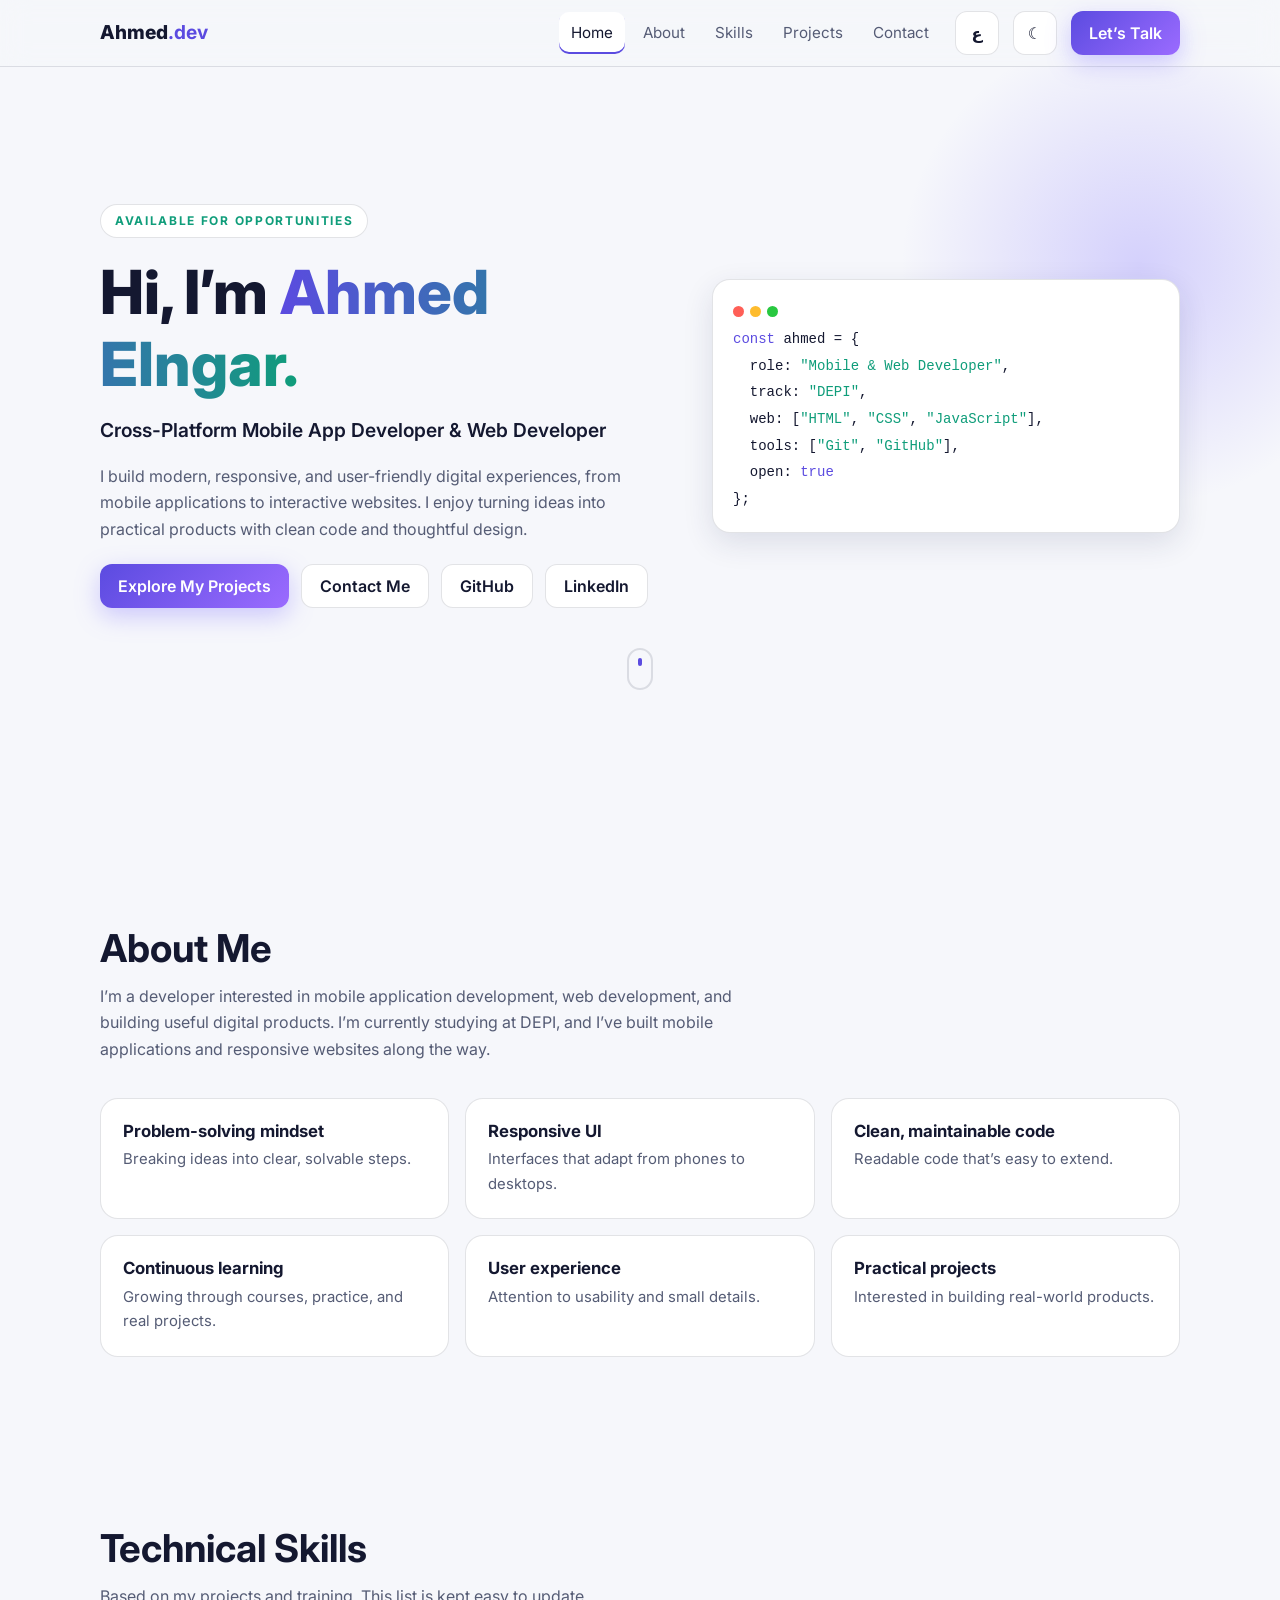
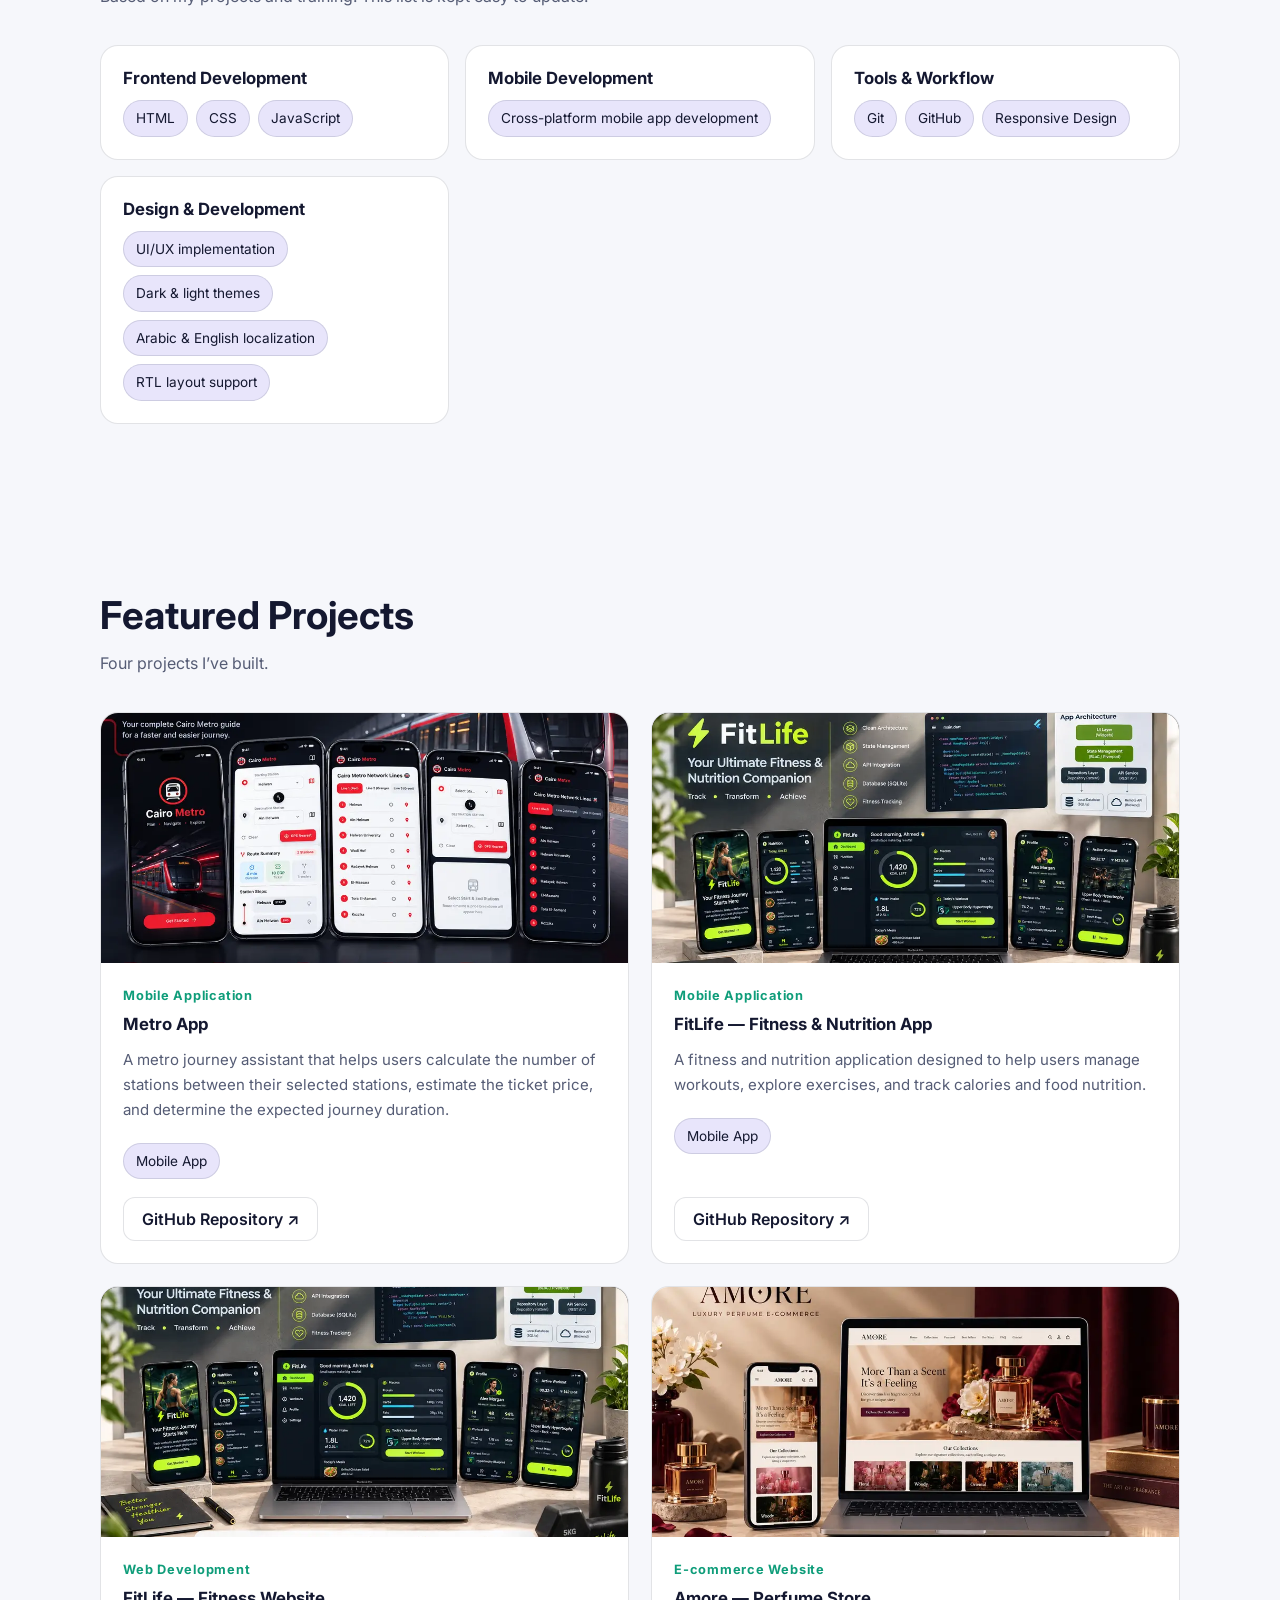
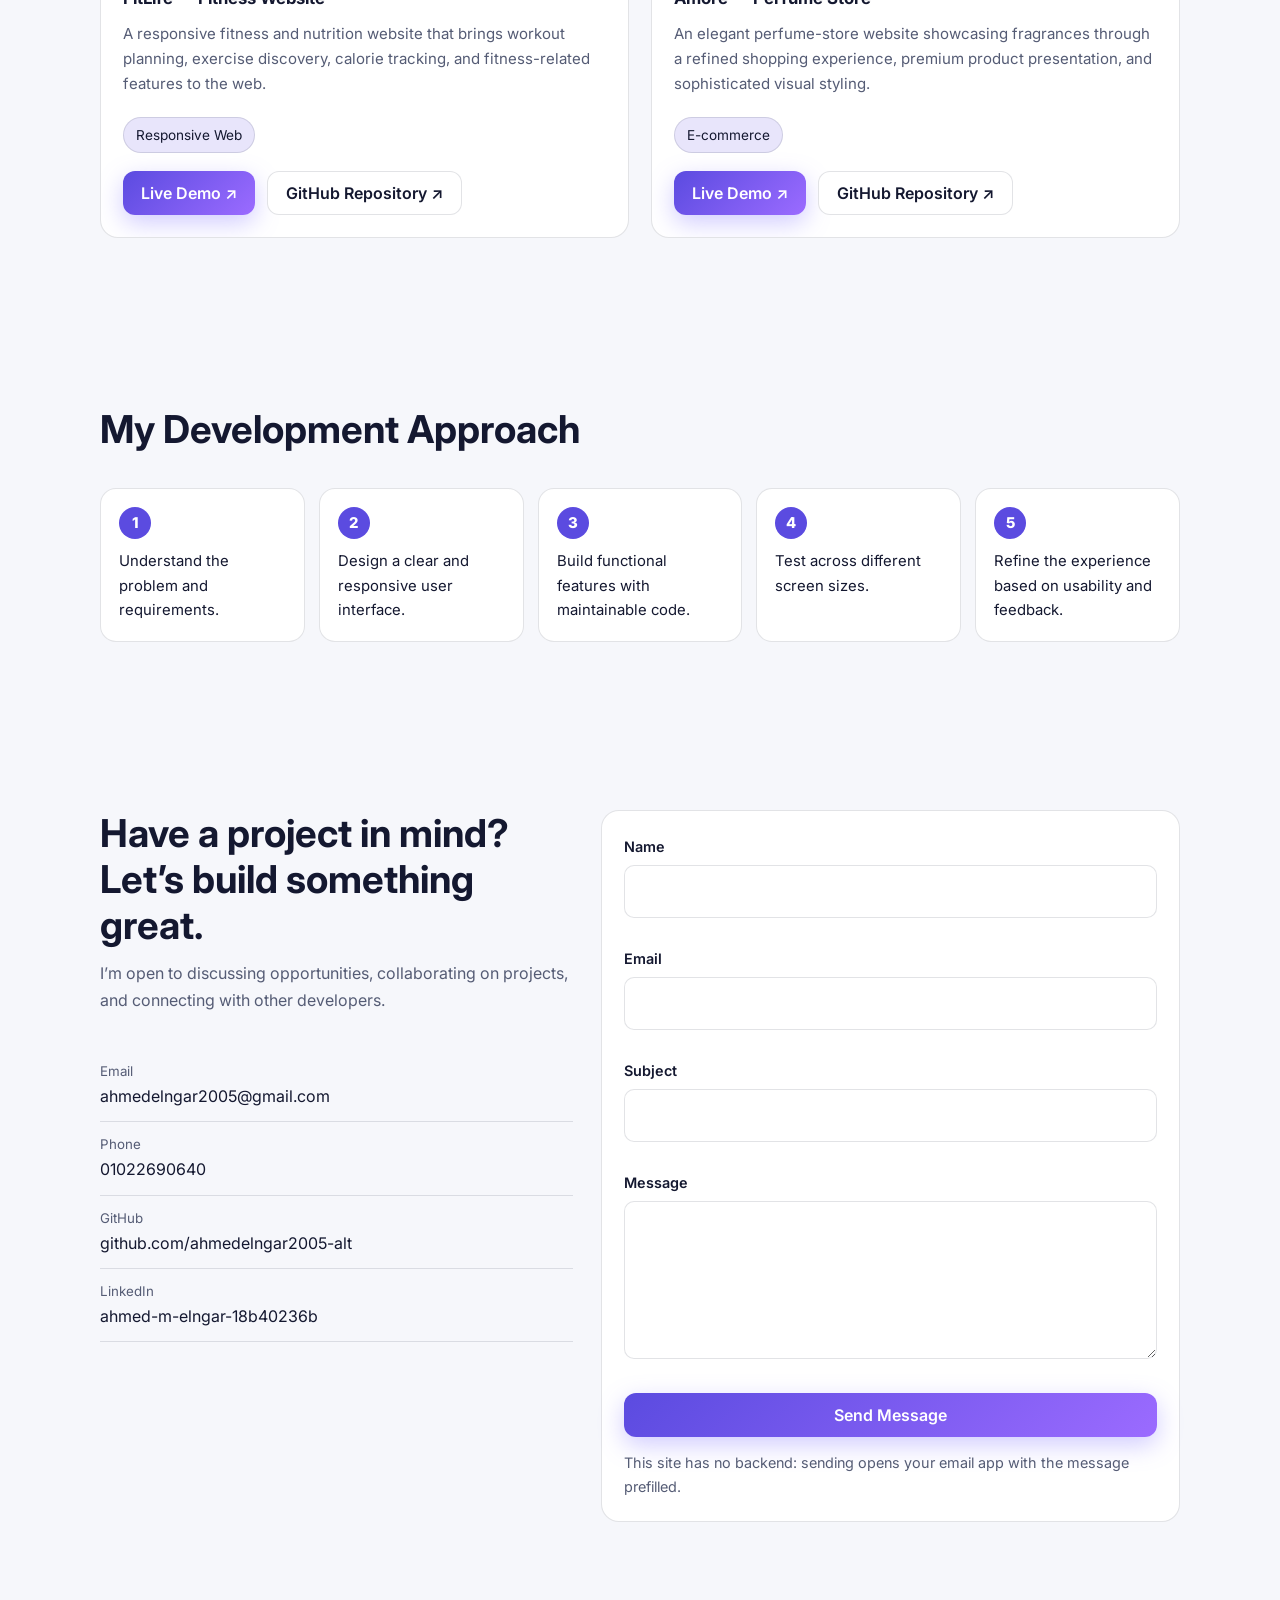
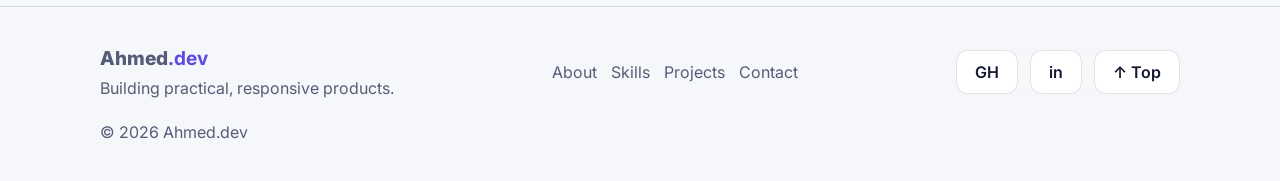
==== Ahmed Elngar _ Mobile App & Web Developer.html @ a3c78969 "Add files via upload" ====
<!DOCTYPE html>
<html lang="en" dir="ltr">
<head>
<meta charset="utf-8">
<meta name="viewport" content="width=device-width, initial-scale=1, viewport-fit=cover">
<title>Ahmed Elngar | Mobile App &amp; Web Developer</title>
<meta name="description" content="Explore Ahmed Elngar’s portfolio featuring mobile applications, fitness and nutrition projects, and responsive web experiences.">
<meta property="og:title" content="Ahmed Elngar | Mobile App &amp; Web Developer">
<meta property="og:description" content="Mobile applications, fitness and nutrition projects, and responsive web experiences.">
<meta property="og:type" content="website">
<link rel="icon" href="data:image/svg+xml,%3Csvg xmlns='http://www.w3.org/2000/svg' viewBox='0 0 64 64'%3E%3Crect width='64' height='64' rx='16' fill='%236d5efc'/%3E%3Ctext x='32' y='43' font-size='30' text-anchor='middle' fill='white' font-family='monospace' font-weight='700'%3E%26lt;/%26gt;%3C/text%3E%3C/svg%3E">
<link rel="preconnect" href="https://fonts.googleapis.com">
<link href="https://fonts.googleapis.com/css2?family=Cairo:wght@400;600;800&family=Inter:wght@400;600;800&display=swap" rel="stylesheet">
<script>
try{var t=localStorage.getItem('theme');if(!t)t=matchMedia('(prefers-color-scheme: light)').matches?'light':'dark';document.documentElement.dataset.theme=t;var l=localStorage.getItem('lang')||'en';document.documentElement.lang=l;document.documentElement.dir=l=='ar'?'rtl':'ltr'}catch(e){document.documentElement.dataset.theme='dark'}
</script>
<style>
:root{--bg:#0b0d14;--bg2:#121624;--card:rgba(255,255,255,.05);--bd:rgba(255,255,255,.1);--tx:#eef0f7;--mu:#a3a9bd;--ac:#7c6cff;--ac2:#22d3a6;--sh:0 10px 40px rgba(0,0,0,.4);color-scheme:dark;box-sizing:border-box;padding-top:env(safe-area-inset-top,0px);padding-bottom:env(safe-area-inset-bottom,0px)}
:root[data-theme=light]{--bg:#f6f7fb;--bg2:#fff;--card:#fff;--bd:rgba(20,25,50,.12);--tx:#141830;--mu:#555c75;--ac:#5b4be0;--ac2:#0f9d7a;--sh:0 10px 30px rgba(30,40,90,.12);color-scheme:light}
*{box-sizing:border-box}html{scroll-behavior:smooth;scroll-padding-top:calc(80px + env(safe-area-inset-top,0px))}
body{margin:0;background:var(--bg);color:var(--tx);font:16px/1.65 Inter,system-ui,sans-serif;overflow-x:hidden;transition:background .3s,color .3s}
html[lang=ar] body{font-family:Cairo,system-ui,sans-serif}
body::before{content:"";position:fixed;inset:0 0 auto;height:env(safe-area-inset-top,0px);z-index:60;background:var(--bg)}
a{color:inherit;text-decoration:none}img{max-width:100%}
:focus-visible{outline:3px solid var(--ac2);outline-offset:3px;border-radius:8px}
.w{max-width:1120px;margin:0 auto;padding:0 20px}
section{padding:84px 0}
h1,h2,h3{line-height:1.2;margin:0}h2{font-size:clamp(1.7rem,4vw,2.4rem);margin-bottom:12px}
.sub{color:var(--mu);max-width:640px;margin:0 0 36px}
header{position:sticky;top:env(safe-area-inset-top,0px);z-index:50;background:color-mix(in srgb,var(--bg) 80%,transparent);backdrop-filter:blur(14px);border-bottom:1px solid var(--bd)}
nav{display:flex;align-items:center;gap:14px;height:66px}
.logo{font-weight:800;font-size:1.2rem}.logo b{color:var(--ac)}
.links{display:flex;gap:6px;margin-inline-start:auto}
.links a{padding:8px 12px;border-radius:10px;color:var(--mu);font-size:.95rem;transition:.2s}
.links a:hover,.links a.on{color:var(--tx);background:var(--card)}
.links a.on{box-shadow:inset 0 -2px var(--ac)}
.btn,.ic{min-height:44px;border-radius:12px;border:1px solid var(--bd);background:var(--card);color:var(--tx);font:inherit;font-weight:600;padding:0 18px;display:inline-flex;align-items:center;justify-content:center;gap:8px;cursor:pointer;transition:.2s}
.btn:hover,.ic:hover{transform:translateY(-2px);border-color:var(--ac)}
.pri{background:linear-gradient(135deg,var(--ac),#9b6bff);border:0;color:#fff;box-shadow:0 8px 24px rgba(124,108,255,.35)}
.ic{min-width:44px;padding:0}
#burger{display:none}
.hero{padding-top:70px;min-height:86vh;display:flex;align-items:center;position:relative}
.hero::before{content:"";position:absolute;width:520px;height:520px;max-width:100%;top:-60px;inset-inline-end:-120px;background:radial-gradient(circle,rgba(124,108,255,.28),transparent 65%);pointer-events:none}
.g2{display:grid;grid-template-columns:1.1fr .9fr;gap:40px;align-items:center;position:relative}
.tag{display:inline-block;font-size:.75rem;letter-spacing:.14em;font-weight:700;color:var(--ac2);border:1px solid var(--bd);background:var(--card);padding:6px 14px;border-radius:99px;margin-bottom:18px}
h1{font-size:clamp(2.2rem,6vw,3.8rem);font-weight:800}
.grad{background:linear-gradient(90deg,var(--ac),var(--ac2));-webkit-background-clip:text;background-clip:text;color:transparent}
.role{font-size:1.2rem;font-weight:600;margin:14px 0}.hero p{color:var(--mu);max-width:560px}
.row{display:flex;flex-wrap:wrap;gap:12px;margin-top:22px}
.code{background:var(--bg2);border:1px solid var(--bd);border-radius:18px;box-shadow:var(--sh);padding:20px;font:14px/1.9 ui-monospace,Menlo,monospace;direction:ltr;text-align:left;animation:fl 6s ease-in-out infinite}
.code i{display:inline-block;width:11px;height:11px;border-radius:50%;margin-inline-end:6px;background:#ff5f57}.code i+i{background:#febc2e}.code i+i+i{background:#28c840}
.k{color:var(--ac)}.s{color:var(--ac2)}
@keyframes fl{50%{transform:translateY(-10px)}}
.scroll{display:block;width:26px;height:42px;border:2px solid var(--bd);border-radius:14px;margin:40px auto 0;position:relative}.scroll::after{content:"";position:absolute;left:50%;top:8px;width:4px;height:8px;margin-left:-2px;border-radius:2px;background:var(--ac);animation:sc 1.6s infinite}
@keyframes sc{60%{transform:translateY(14px);opacity:0}}
.cards{display:grid;grid-template-columns:repeat(3,1fr);gap:16px}
.card{background:var(--card);border:1px solid var(--bd);border-radius:18px;padding:22px;transition:.25s}
.card:hover{transform:translateY(-4px);border-color:var(--ac);box-shadow:var(--sh)}
.card h3{font-size:1.05rem;margin-bottom:6px}.card p{margin:0;color:var(--mu);font-size:.93rem}
.chips{display:flex;flex-wrap:wrap;gap:8px;margin-top:12px}
.chip{font-size:.85rem;padding:6px 12px;border-radius:99px;background:color-mix(in srgb,var(--ac) 14%,transparent);border:1px solid var(--bd)}
.pg{display:grid;grid-template-columns:repeat(2,1fr);gap:22px}
.proj{padding:0;overflow:hidden;display:flex;flex-direction:column}
.vis{height:250px;display:flex;align-items:center;justify-content:center;gap:14px;position:relative;background:linear-gradient(135deg,var(--a),var(--b));overflow:hidden}
.ph{width:112px;height:190px;border-radius:20px;background:var(--p);border:4px solid #000;padding:10px 8px;display:flex;flex-direction:column;gap:6px;box-shadow:0 14px 30px rgba(0,0,0,.4);transition:.4s}
.ph em,.br em{display:block;height:20px;border-radius:6px;background:var(--c);opacity:.9}.ph em:nth-child(2n){height:34px;opacity:.35}.ph b{font-size:9px;color:var(--t);font-weight:800}
.br{width:62%;height:170px;border-radius:12px;background:var(--p);border:1px solid rgba(255,255,255,.25);padding:26px 12px 10px;position:relative;display:flex;flex-direction:column;gap:7px;box-shadow:0 14px 30px rgba(0,0,0,.4);transition:.4s}
.br::before{content:"";position:absolute;left:10px;top:9px;width:8px;height:8px;border-radius:50%;background:#ff5f57;box-shadow:13px 0 #febc2e,26px 0 #28c840}
.br b{font-size:12px;color:var(--t)}.br .ph{display:none}
.mini{width:62px;height:120px;border-radius:14px;padding:8px 6px}.mini b{font-size:7px}
.proj:hover .ph,.proj:hover .br{transform:translateY(-6px) scale(1.03)}
.vis.im{padding:0;background:#000}.vis.im img{width:100%;height:100%;object-fit:cover;transition:transform .5s}.proj:hover .vis.im img{transform:scale(1.05)}.rep{position:absolute;bottom:8px;inset-inline-start:10px;font-size:.7rem;color:#fff;background:rgba(0,0,0,.45);padding:2px 8px;border-radius:99px}
.pb{padding:22px;display:flex;flex-direction:column;gap:8px;flex:1}.cat{color:var(--ac2);font-size:.8rem;font-weight:700;letter-spacing:.06em}
.pb p{margin:0;color:var(--mu);font-size:.94rem}.pb .row{margin-top:auto;padding-top:10px}
.steps{counter-reset:s;display:grid;grid-template-columns:repeat(5,1fr);gap:14px;padding:0;list-style:none;margin:0}
.steps li{counter-increment:s;background:var(--card);border:1px solid var(--bd);border-radius:16px;padding:18px;font-size:.93rem}
.steps li::before{content:counter(s);display:grid;place-items:center;width:32px;height:32px;border-radius:50%;background:var(--ac);color:#fff;font-weight:800;margin-bottom:10px}
.cg{display:grid;grid-template-columns:.9fr 1.1fr;gap:28px}
.ci a{display:block;padding:12px 0;border-bottom:1px solid var(--bd)}.ci small{display:block;color:var(--mu)}.ci bdi{unicode-bidi:isolate}
form{display:grid;gap:14px;background:var(--card);border:1px solid var(--bd);border-radius:18px;padding:22px}
label{font-weight:600;font-size:.9rem}input,textarea{width:100%;margin-top:6px;padding:12px;border-radius:10px;border:1px solid var(--bd);background:var(--bg2);color:var(--tx);font:inherit;min-height:44px}
input[aria-invalid=true],textarea[aria-invalid=true]{border-color:#ef4444}.er{color:#ef4444;font-size:.82rem;min-height:1em;display:block}
#st{font-size:.9rem;color:var(--mu)}
footer{border-top:1px solid var(--bd);padding:36px 0;color:var(--mu)}
.fr{display:flex;flex-wrap:wrap;gap:18px;align-items:center;justify-content:space-between}.fr nav{height:auto;gap:14px;flex-wrap:wrap}
.rv{opacity:0;transform:translateY(24px);transition:opacity .7s,transform .7s}.rv.in{opacity:1;transform:none}
@media(max-width:900px){.g2,.cg{grid-template-columns:1fr}.cards{grid-template-columns:1fr 1fr}.steps{grid-template-columns:1fr 1fr}.vis{height:210px}}
@media(max-width:760px){#burger{display:inline-flex}.links{display:none;position:absolute;top:66px;inset-inline:0;flex-direction:column;background:var(--bg2);padding:12px 20px;border-bottom:1px solid var(--bd)}.links.open{display:flex}.links a{padding:14px 12px}nav>.talk{display:none}nav .ic:first-of-type{margin-inline-start:auto}}
@media(max-width:600px){.pg,.cards,.steps{grid-template-columns:1fr}section{padding:60px 0}}
@media(prefers-reduced-motion:reduce){*{animation:none!important;transition:none!important;scroll-behavior:auto!important}.rv{opacity:1;transform:none}}
</style>
</head>
<body>
<header><div class="w"><nav aria-label="Main">
<a class="logo" href="#home">Ahmed<b>.dev</b></a>
<div class="links" id="links">
<a href="#home" data-i="n1"></a><a href="#about" data-i="n2"></a><a href="#skills" data-i="n3"></a><a href="#projects" data-i="n4"></a><a href="#contact" data-i="n5"></a></div>
<button class="ic" id="lang" aria-label="Switch language">ع</button>
<button class="ic" id="theme" aria-label="Toggle theme">☀</button>
<a class="btn pri talk" href="#contact" data-i="talk"></a>
<button class="ic" id="burger" aria-label="Menu" aria-expanded="false">☰</button>
</nav></div></header>
<main>
<section class="hero" id="home"><div class="w"><div class="g2">
<div><span class="tag" data-i="label"></span>
<h1><span data-i="hi"></span> <span class="grad">Ahmed Elngar.</span></h1>
<div class="role" data-i="role"></div><p data-i="desc"></p>
<div class="row"><a class="btn pri" href="#projects" data-i="c1"></a><a class="btn" href="#contact" data-i="c2"></a>
<a class="btn" href="https://github.com/ahmedelngar2005-alt" target="_blank" rel="noopener noreferrer">GitHub</a>
<a class="btn" href="https://www.linkedin.com/in/ahmed-m-elngar-18b40236b/" target="_blank" rel="noopener noreferrer">LinkedIn</a></div></div>
<div class="code" aria-hidden="true"><i></i><i></i><i></i><br>
<span class="k">const</span> ahmed = {<br>&nbsp;&nbsp;role: <span class="s">"Mobile &amp; Web Developer"</span>,<br>&nbsp;&nbsp;track: <span class="s">"DEPI"</span>,<br>&nbsp;&nbsp;web: [<span class="s">"HTML"</span>, <span class="s">"CSS"</span>, <span class="s">"JavaScript"</span>],<br>&nbsp;&nbsp;tools: [<span class="s">"Git"</span>, <span class="s">"GitHub"</span>],<br>&nbsp;&nbsp;open: <span class="k">true</span><br>};</div></div>
<a class="scroll" href="#about" aria-label="Scroll"></a></div></section>

<section id="about"><div class="w rv"><h2 data-i="ab_t"></h2><p class="sub" data-i="ab_p"></p>
<div class="cards">
<div class="card"><h3 data-i="a1"></h3><p data-i="a1d"></p></div><div class="card"><h3 data-i="a2"></h3><p data-i="a2d"></p></div><div class="card"><h3 data-i="a3"></h3><p data-i="a3d"></p></div>
<div class="card"><h3 data-i="a4"></h3><p data-i="a4d"></p></div><div class="card"><h3 data-i="a5"></h3><p data-i="a5d"></p></div><div class="card"><h3 data-i="a6"></h3><p data-i="a6d"></p></div>
</div></div></section>

<section id="skills"><div class="w rv"><h2 data-i="sk_t"></h2><p class="sub" data-i="sk_p"></p>
<div class="cards" id="skillgrid"></div></div></section>

<section id="projects"><div class="w"><h2 data-i="pr_t"></h2><p class="sub" data-i="pr_p"></p><div class="pg" id="pg"></div></div></section>

<section id="approach"><div class="w rv"><h2 data-i="ap_t"></h2><p class="sub"></p>
<ol class="steps"><li data-i="s1"></li><li data-i="s2"></li><li data-i="s3"></li><li data-i="s4"></li><li data-i="s5"></li></ol></div></section>

<section id="contact"><div class="w rv"><div class="cg"><div><h2 data-i="ct_t"></h2><p class="sub" data-i="ct_p"></p>
<div class="ci"><a href="mailto:ahmedelngar2005@gmail.com"><small data-i="em"></small><bdi>ahmedelngar2005@gmail.com</bdi></a>
<a href="tel:+201022690640"><small data-i="ph"></small><bdi dir="ltr">01022690640</bdi></a>
<a href="https://github.com/ahmedelngar2005-alt" target="_blank" rel="noopener noreferrer"><small>GitHub</small><bdi>github.com/ahmedelngar2005-alt</bdi></a>
<a href="https://www.linkedin.com/in/ahmed-m-elngar-18b40236b/" target="_blank" rel="noopener noreferrer"><small>LinkedIn</small><bdi>ahmed-m-elngar-18b40236b</bdi></a></div></div>
<form id="f" novalidate>
<div><label for="n" data-i="fn"></label><input id="n" autocomplete="name"><span class="er" id="e_n"></span></div>
<div><label for="m" data-i="fe"></label><input id="m" type="email" autocomplete="email" dir="ltr"><span class="er" id="e_m"></span></div>
<div><label for="s" data-i="fs"></label><input id="s"><span class="er" id="e_s"></span></div>
<div><label for="t" data-i="fm"></label><textarea id="t" rows="5"></textarea><span class="er" id="e_t"></span></div>
<button class="btn pri" type="submit" data-i="send"></button><div id="st" role="status" aria-live="polite" data-i="note"></div></form></div></div></section>
</main>
<footer><div class="w fr"><div><a class="logo" href="#home">Ahmed<b>.dev</b></a><div data-i="tag"></div></div>
<nav aria-label="Footer"><a href="#about" data-i="n2"></a><a href="#skills" data-i="n3"></a><a href="#projects" data-i="n4"></a><a href="#contact" data-i="n5"></a></nav>
<div class="row" style="margin:0"><a class="btn" href="https://github.com/ahmedelngar2005-alt" target="_blank" rel="noopener noreferrer" aria-label="GitHub">GH</a><a class="btn" href="https://www.linkedin.com/in/ahmed-m-elngar-18b40236b/" target="_blank" rel="noopener noreferrer" aria-label="LinkedIn">in</a><a class="btn" href="#home" data-i="top" aria-label="Back to top"></a></div>
<div style="width:100%">© <span id="yr"></span> Ahmed.dev</div></div></footer>

<script>
const T={en:{n1:"Home",n2:"About",n3:"Skills",n4:"Projects",n5:"Contact",talk:"Let’s Talk",label:"AVAILABLE FOR OPPORTUNITIES",hi:"Hi, I’m",role:"Cross-Platform Mobile App Developer & Web Developer",desc:"I build modern, responsive, and user-friendly digital experiences, from mobile applications to interactive websites. I enjoy turning ideas into practical products with clean code and thoughtful design.",c1:"Explore My Projects",c2:"Contact Me",
ab_t:"About Me",ab_p:"I’m a developer interested in mobile application development, web development, and building useful digital products. I’m currently studying at DEPI, and I’ve built mobile applications and responsive websites along the way.",a1:"Problem-solving mindset",a1d:"Breaking ideas into clear, solvable steps.",a2:"Responsive UI",a2d:"Interfaces that adapt from phones to desktops.",a3:"Clean, maintainable code",a3d:"Readable code that’s easy to extend.",a4:"Continuous learning",a4d:"Growing through courses, practice, and real projects.",a5:"User experience",a5d:"Attention to usability and small details.",a6:"Practical projects",a6d:"Interested in building real-world products.",
sk_t:"Technical Skills",sk_p:"Based on my projects and training. This list is kept easy to update.",k1:"Frontend Development",k2:"Mobile Development",k3:"Tools & Workflow",k4:"Design & Development",m1:"Cross-platform mobile app development",t1:"Responsive Design",d1:"UI/UX implementation",d2:"Dark & light themes",d3:"Arabic & English localization",d4:"RTL layout support",
pr_t:"Featured Projects",pr_p:"Four projects I’ve built.",live:"Live Demo",repo:"GitHub Repository",rep:"Representative visual",
p1:"Metro App",p1c:"Mobile Application",p1d:"A metro journey assistant that helps users calculate the number of stations between their selected stations, estimate the ticket price, and determine the expected journey duration.",
p2:"FitLife — Fitness & Nutrition App",p2c:"Mobile Application",p2d:"A fitness and nutrition application designed to help users manage workouts, explore exercises, and track calories and food nutrition.",
p3:"FitLife — Fitness Website",p3c:"Web Development",p3d:"A responsive fitness and nutrition website that brings workout planning, exercise discovery, calorie tracking, and fitness-related features to the web.",
p4:"Amore — Perfume Store",p4c:"E-commerce Website",p4d:"An elegant perfume-store website showcasing fragrances through a refined shopping experience, premium product presentation, and sophisticated visual styling.",
tg1:"Mobile App",tg2:"Responsive Web",tg3:"E-commerce",
ap_t:"My Development Approach",s1:"Understand the problem and requirements.",s2:"Design a clear and responsive user interface.",s3:"Build functional features with maintainable code.",s4:"Test across different screen sizes.",s5:"Refine the experience based on usability and feedback.",
ct_t:"Have a project in mind? Let’s build something great.",ct_p:"I’m open to discussing opportunities, collaborating on projects, and connecting with other developers.",em:"Email",ph:"Phone",fn:"Name",fe:"Email",fs:"Subject",fm:"Message",send:"Send Message",note:"This site has no backend: sending opens your email app with the message prefilled.",
r:"This field is required.",ve:"Please enter a valid email address.",ok:"Your email app should open. The message is only sent once you send it from there.",tag:"Building practical, responsive products.",top:"↑ Top"},
ar:{n1:"الرئيسية",n2:"نبذة عني",n3:"المهارات",n4:"المشاريع",n5:"تواصل",talk:"لنتحدث",label:"متاح لفرص جديدة",hi:"مرحبًا، أنا",role:"مطور تطبيقات موبايل متعددة المنصات ومطور ويب",desc:"أبني تجارب رقمية حديثة ومتجاوبة وسهلة الاستخدام، من تطبيقات الموبايل إلى المواقع التفاعلية. أحب تحويل الأفكار إلى منتجات عملية بكود نظيف وتصميم مدروس.",c1:"استكشف مشاريعي",c2:"تواصل معي",
ab_t:"نبذة عني",ab_p:"أنا مطور مهتم بتطوير تطبيقات الموبايل والويب وبناء منتجات رقمية مفيدة. أدرس حاليًا في DEPI، وقد بنيت تطبيقات موبايل ومواقع متجاوبة خلال رحلتي.",a1:"عقلية حل المشكلات",a1d:"تقسيم الأفكار إلى خطوات واضحة قابلة للحل.",a2:"واجهات متجاوبة",a2d:"واجهات تتكيف من الهواتف إلى أجهزة سطح المكتب.",a3:"كود نظيف وقابل للصيانة",a3d:"كود مقروء وسهل التطوير.",a4:"التعلم المستمر",a4d:"أتطور عبر الدورات والممارسة والمشاريع الحقيقية.",a5:"تجربة المستخدم",a5d:"اهتمام بسهولة الاستخدام والتفاصيل الصغيرة.",a6:"مشاريع عملية",a6d:"مهتم ببناء منتجات واقعية.",
sk_t:"المهارات التقنية",sk_p:"مبنية على مشاريعي وتدريبي، وهذه القائمة سهلة التحديث.",k1:"تطوير الواجهات الأمامية",k2:"تطوير الموبايل",k3:"الأدوات وسير العمل",k4:"التصميم والتطوير",m1:"تطوير تطبيقات موبايل متعددة المنصات",t1:"التصميم المتجاوب",d1:"تنفيذ واجهات UI/UX",d2:"الوضع الداكن والفاتح",d3:"دعم العربية والإنجليزية",d4:"دعم التخطيط من اليمين لليسار",
pr_t:"أبرز المشاريع",pr_p:"أربعة مشاريع قمت ببنائها.",live:"عرض مباشر",repo:"مستودع GitHub",rep:"صورة تمثيلية",
p1:"Metro App",p1c:"تطبيق موبايل",p1d:"تطبيق لمساعدة المستخدمين في رحلات المترو، حيث يحسب عدد المحطات بين محطة البداية والوصول، وسعر التذكرة، والمدة المتوقعة للرحلة.",
p2:"FitLife — تطبيق اللياقة والتغذية",p2c:"تطبيق موبايل",p2d:"تطبيق للياقة البدنية والتغذية يساعد المستخدمين على تنظيم التمارين، واستكشاف التمارين الرياضية، ومتابعة السعرات الحرارية والقيم الغذائية للأطعمة.",
p3:"FitLife — موقع اللياقة",p3c:"تطوير ويب",p3d:"موقع متجاوب للياقة البدنية والتغذية، يتيح للمستخدمين استكشاف التمارين وتنظيم التدريبات ومتابعة السعرات الحرارية من خلال تجربة استخدام عصرية.",
p4:"Amore — متجر عطور",p4c:"موقع تجارة إلكترونية",p4d:"موقع أنيق لمتجر عطور، يعرض المنتجات بتصميم راقٍ وتجربة تصفح عصرية تبرز تفاصيل العطور وهوية المتجر.",
tg1:"تطبيق موبايل",tg2:"ويب متجاوب",tg3:"تجارة إلكترونية",
ap_t:"أسلوبي في التطوير",s1:"فهم المشكلة والمتطلبات.",s2:"تصميم واجهة مستخدم واضحة ومتجاوبة.",s3:"بناء مزايا وظيفية بكود قابل للصيانة.",s4:"الاختبار على أحجام شاشات مختلفة.",s5:"تحسين التجربة بناءً على سهولة الاستخدام والملاحظات.",
ct_t:"لديك فكرة مشروع؟ لنبنِ شيئًا رائعًا.",ct_p:"أنا منفتح على مناقشة الفرص، والتعاون في المشاريع، والتواصل مع المطورين الآخرين.",em:"البريد الإلكتروني",ph:"الهاتف",fn:"الاسم",fe:"البريد الإلكتروني",fs:"الموضوع",fm:"الرسالة",send:"إرسال الرسالة",note:"لا يوجد خادم لهذا الموقع: الإرسال يفتح تطبيق البريد لديك والرسالة جاهزة.",
r:"هذا الحقل مطلوب.",ve:"يرجى إدخال بريد إلكتروني صحيح.",ok:"من المفترض أن يفتح تطبيق البريد. لن تُرسل الرسالة إلا بعد إرسالها من هناك.",tag:"أبني منتجات عملية ومتجاوبة.",top:"↑ للأعلى"}};
const G="https://github.com/ahmedelngar2005-alt/";
const IM={"metro": "[data-uri]", "fit": "[data-uri]", "amore": "[data-uri]"};
const P=[{k:"p1",im:"metro",pos:"50% 50%",tg:"tg1",r:G+"updated_metro_app",a:"#c8102e",b:"#1a1a22",p:"#101018",c:"#e11d2e",t:"#fff",ph:1,n:"Cairo Metro"},
{k:"p2",im:"fit",pos:"50% 20%",tg:"tg1",r:G+"Fitlife-App",a:"#16210a",b:"#0e1208",p:"#0d0f0b",c:"#b6f23a",t:"#b6f23a",ph:1,n:"FitLife"},
{k:"p3",im:"fit",pos:"50% 62%",tg:"tg2",r:G+"Fitlife-Site",l:"https://fitlife-site.vercel.app/",a:"#16210a",b:"#0e1208",p:"#0d0f0b",c:"#b6f23a",t:"#b6f23a",n:"FitLife"},
{k:"p4",im:"amore",pos:"50% 50%",tg:"tg3",r:G+"amore",l:"https://amore-wine-three.vercel.app/",a:"#6b1f3a",b:"#e9d8c4",p:"#f4e9dc",c:"#6b1f3a",t:"#6b1f3a",n:"AMORE"}];
const $=s=>document.querySelector(s),R=document.documentElement;let L=R.lang||"en";
const d=()=>T[L];
function skills(){const ch=a=>a.map(x=>`<span class="chip">${x[0]=="@"?d()[x.slice(1)]:x}</span>`).join("");
$("#skillgrid").innerHTML=[["k1",["HTML","CSS","JavaScript"]],["k2",["@m1"]],["k3",["Git","GitHub","@t1"]],["k4",["@d1","@d2","@d3","@d4"]]].map(([k,a])=>`<div class="card"><h3>${d()[k]}</h3><div class="chips">${ch(a)}</div></div>`).join("")}
function projects(){$("#pg").innerHTML=P.map(p=>{const s=`--a:${p.a};--b:${p.b};--p:${p.p};--c:${p.c};--t:${p.t}`;
const vis=p.ph?`<div class="ph"><b>${p.n}</b><em></em><em></em><em></em></div><div class="ph mini"><b>${p.n}</b><em></em><em></em></div>`:`<div class="br"><b>${p.n}</b><em></em><em></em><em></em></div><div class="ph mini"><b>${p.n}</b><em></em><em></em></div>`;
return `<article class="card proj rv"><div class="vis im"><img src="${IM[p.im]}" style="object-position:${p.pos}" alt="${d()[p.k]} — ${d()[p.k+"c"]}" loading="lazy" width="1000" height="667"></div>
<div class="pb"><span class="cat">${d()[p.k+"c"]}</span><h3>${d()[p.k]}</h3><p>${d()[p.k+"d"]}</p><div class="chips"><span class="chip">${d()[p.tg]}</span></div>
<div class="row">${p.l?`<a class="btn pri" href="${p.l}" target="_blank" rel="noopener noreferrer">${d().live} ↗</a>`:""}<a class="btn" href="${p.r}" target="_blank" rel="noopener noreferrer">${d().repo} ↗</a></div></div></article>`}).join("");reveal()}
function apply(){const D=d();R.lang=L;R.dir=L=="ar"?"rtl":"ltr";
document.querySelectorAll("[data-i]").forEach(e=>e.textContent=D[e.dataset.i]);
$("#lang").textContent=L=="ar"?"EN":"ع";
document.title=L=="ar"?"أحمد النجار | مطور تطبيقات موبايل وويب":"Ahmed Elngar | Mobile App & Web Developer";
$('meta[name=description]').content=L=="ar"?"استكشف أعمال أحمد النجار: تطبيقات موبايل ومشاريع لياقة وتغذية وتجارب ويب متجاوبة.":"Explore Ahmed Elngar’s portfolio featuring mobile applications, fitness and nutrition projects, and responsive web experiences.";
skills();projects();["n","m","s","t"].forEach(i=>$("#e_"+i).textContent="")}
function reveal(){const io=new IntersectionObserver(es=>es.forEach(e=>{if(e.isIntersecting){e.target.classList.add("in");io.unobserve(e.target)}}),{threshold:.12});document.querySelectorAll(".rv:not(.in)").forEach(e=>io.observe(e))}
$("#lang").onclick=()=>{L=L=="en"?"ar":"en";try{localStorage.setItem("lang",L)}catch(e){}apply()};
function th(){$("#theme").textContent=R.dataset.theme=="dark"?"☀":"☾"}
$("#theme").onclick=()=>{R.dataset.theme=R.dataset.theme=="dark"?"light":"dark";try{localStorage.setItem("theme",R.dataset.theme)}catch(e){}th()};
$("#burger").onclick=e=>{const o=$("#links").classList.toggle("open");e.currentTarget.setAttribute("aria-expanded",o)};
$("#links").onclick=e=>{if(e.target.tagName=="A"){$("#links").classList.remove("open");$("#burger").setAttribute("aria-expanded",false)}};
$("#f").onsubmit=e=>{e.preventDefault();const D=d();let bad=0;
const chk=(id,msg)=>{const el=$("#"+id),v=el.value.trim();let m="";if(!v)m=D.r;else if(id=="m"&&!/^[^\s@]+@[^\s@]+\.[^\s@]+$/.test(v))m=D.ve;$("#e_"+id).textContent=m;el.setAttribute("aria-invalid",!!m);if(m)bad=1;return v};
const n=chk("n"),m=chk("m"),s=chk("s"),t=chk("t");if(bad)return;
location.href=`mailto:ahmedelngar2005@gmail.com?subject=${encodeURIComponent(s)}&body=${encodeURIComponent(t+"\n\n— "+n+" ("+m+")")}`;$("#st").textContent=D.ok};
const secs=[...document.querySelectorAll("main section[id]")],lk=[...document.querySelectorAll("#links a")];
addEventListener("scroll",()=>{let c="home";secs.forEach(s=>{if(s.getBoundingClientRect().top<140)c=s.id});lk.forEach(a=>a.classList.toggle("on",a.hash=="#"+c))},{passive:true});
$("#yr").textContent=new Date().getFullYear();th();apply();reveal();
</script>
</body>
</html>
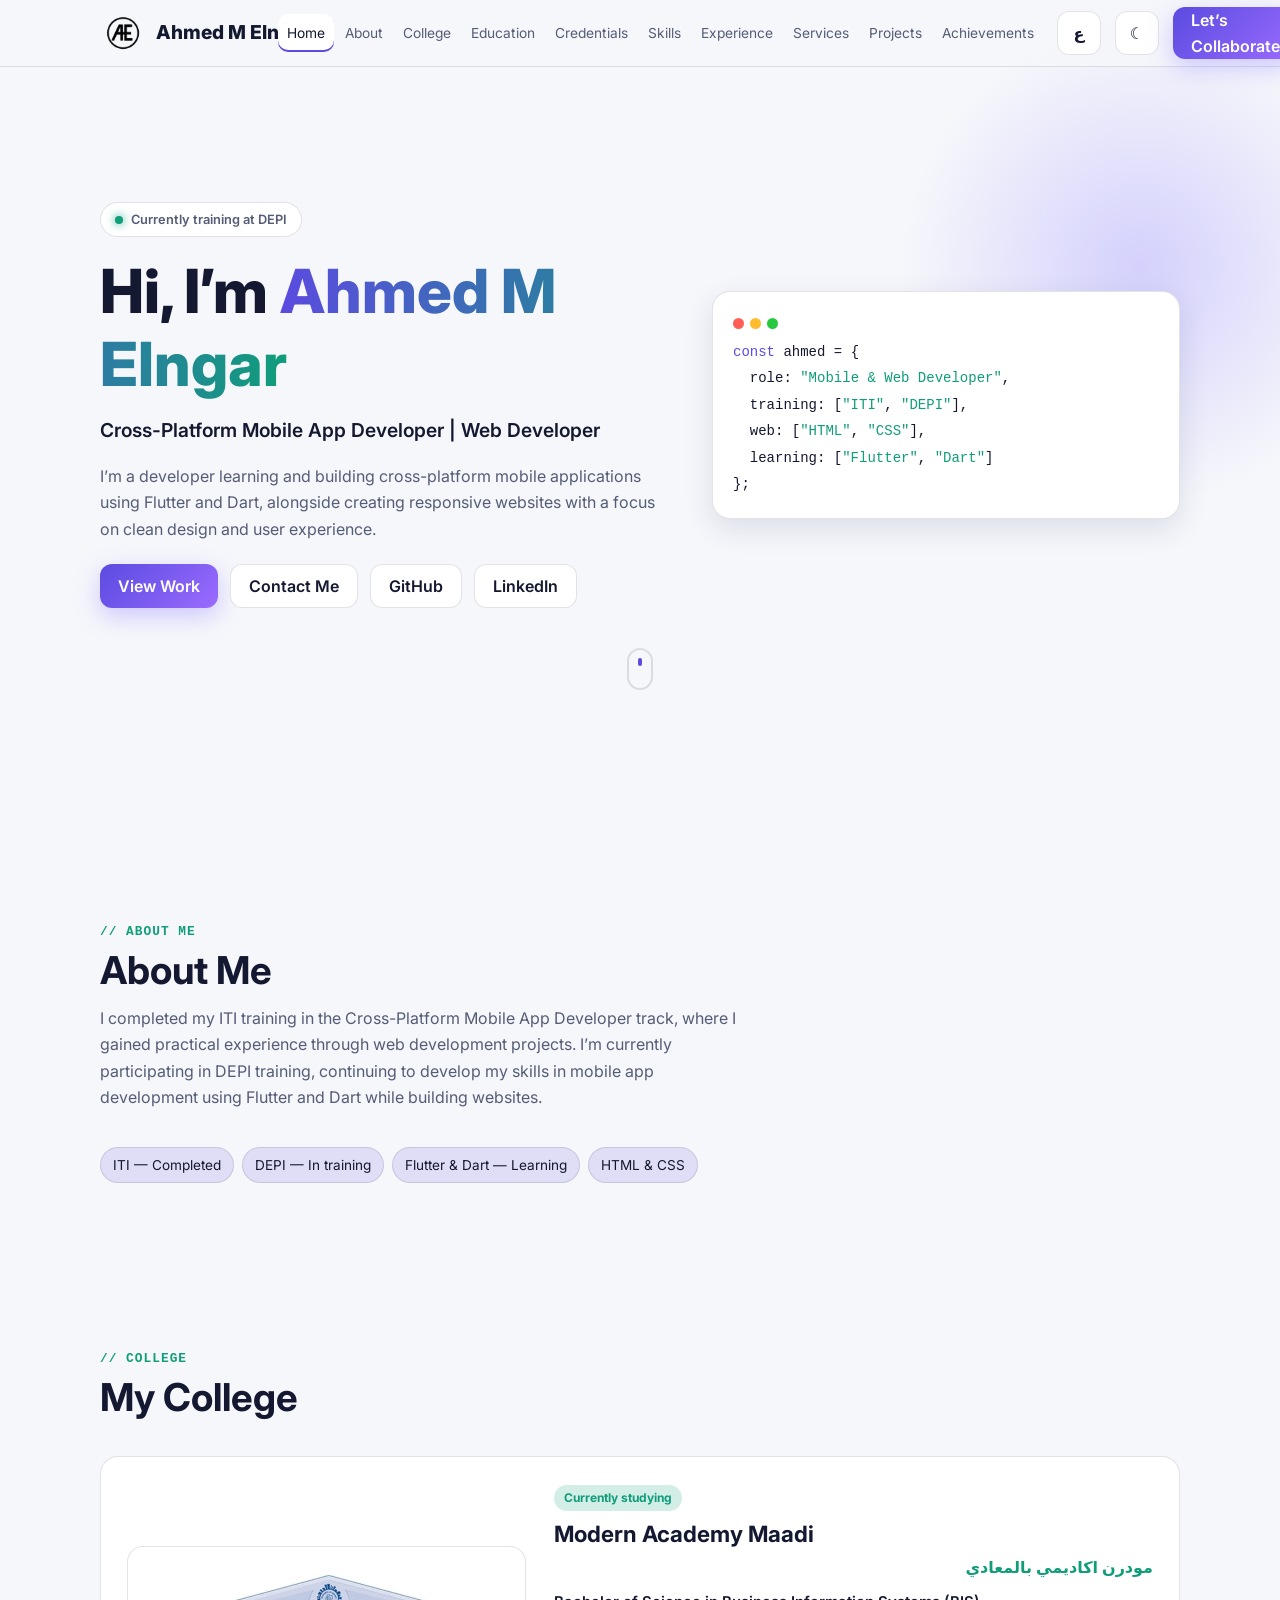
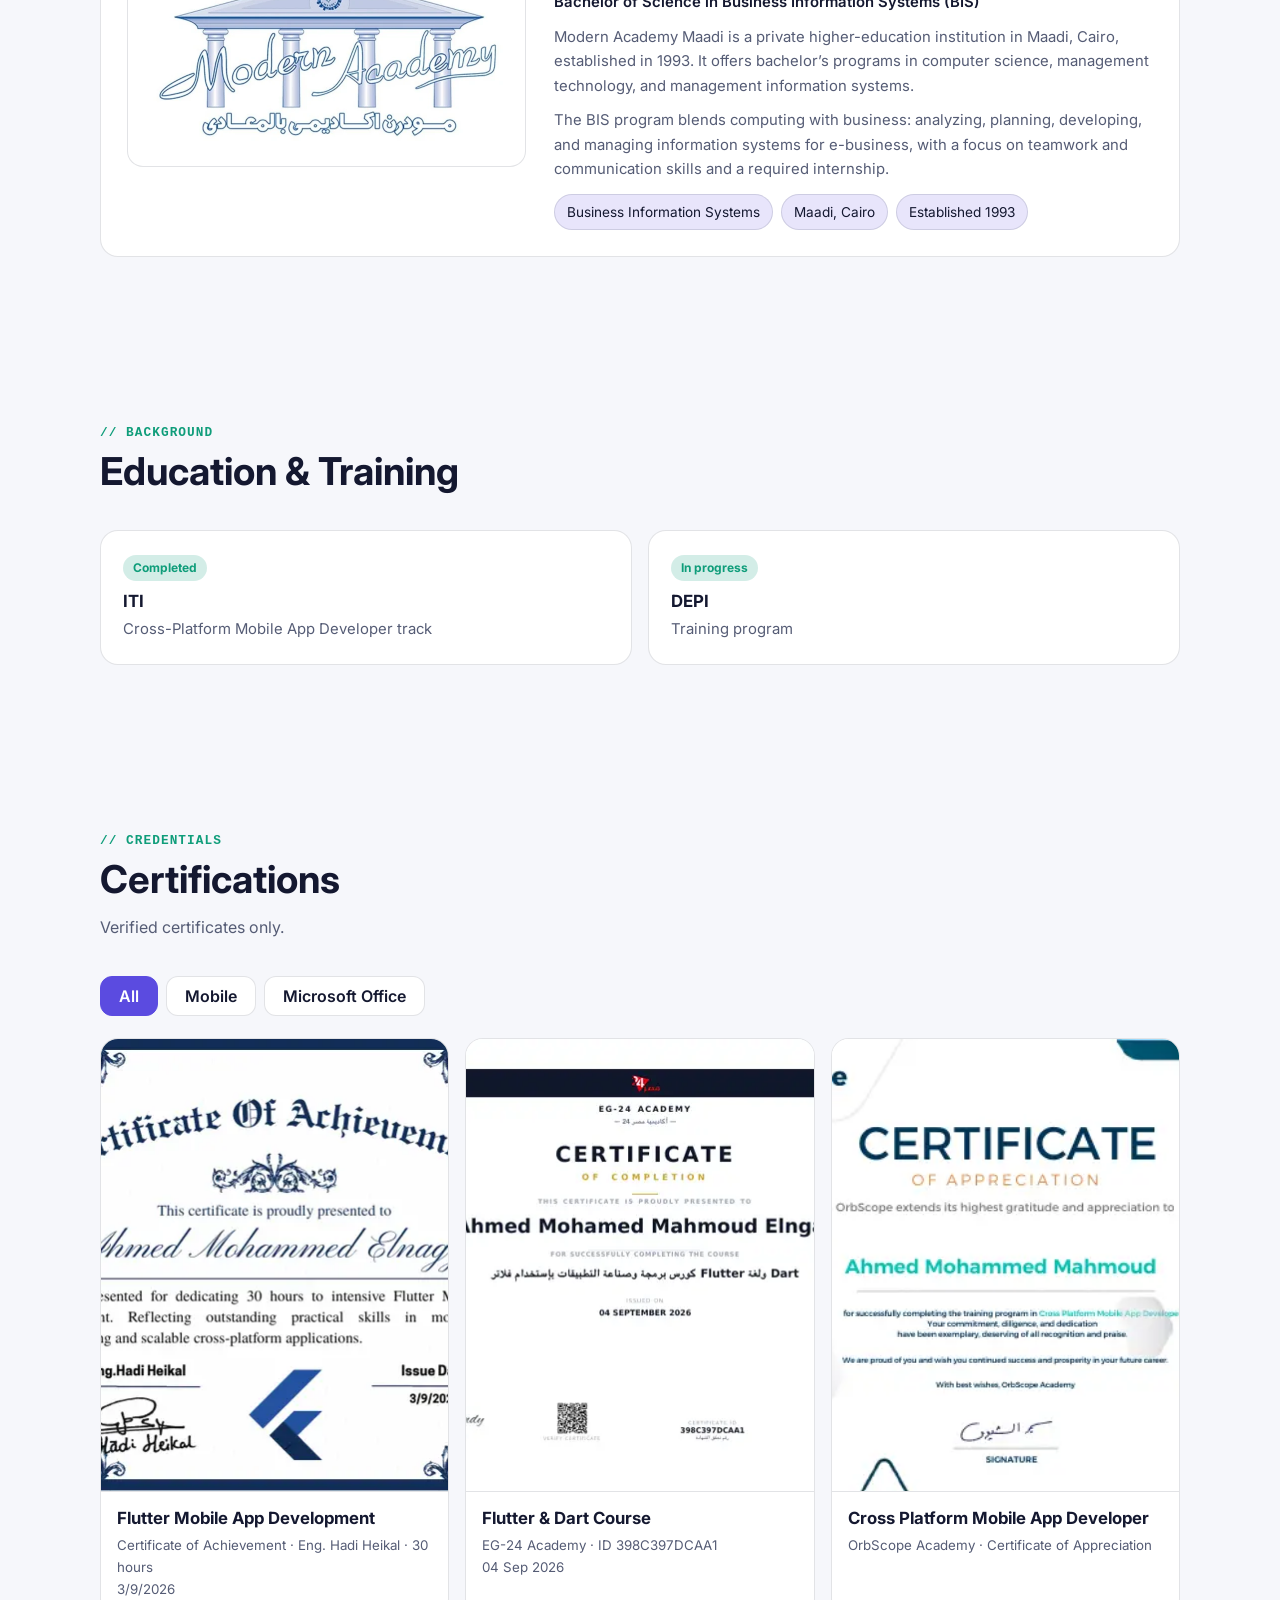
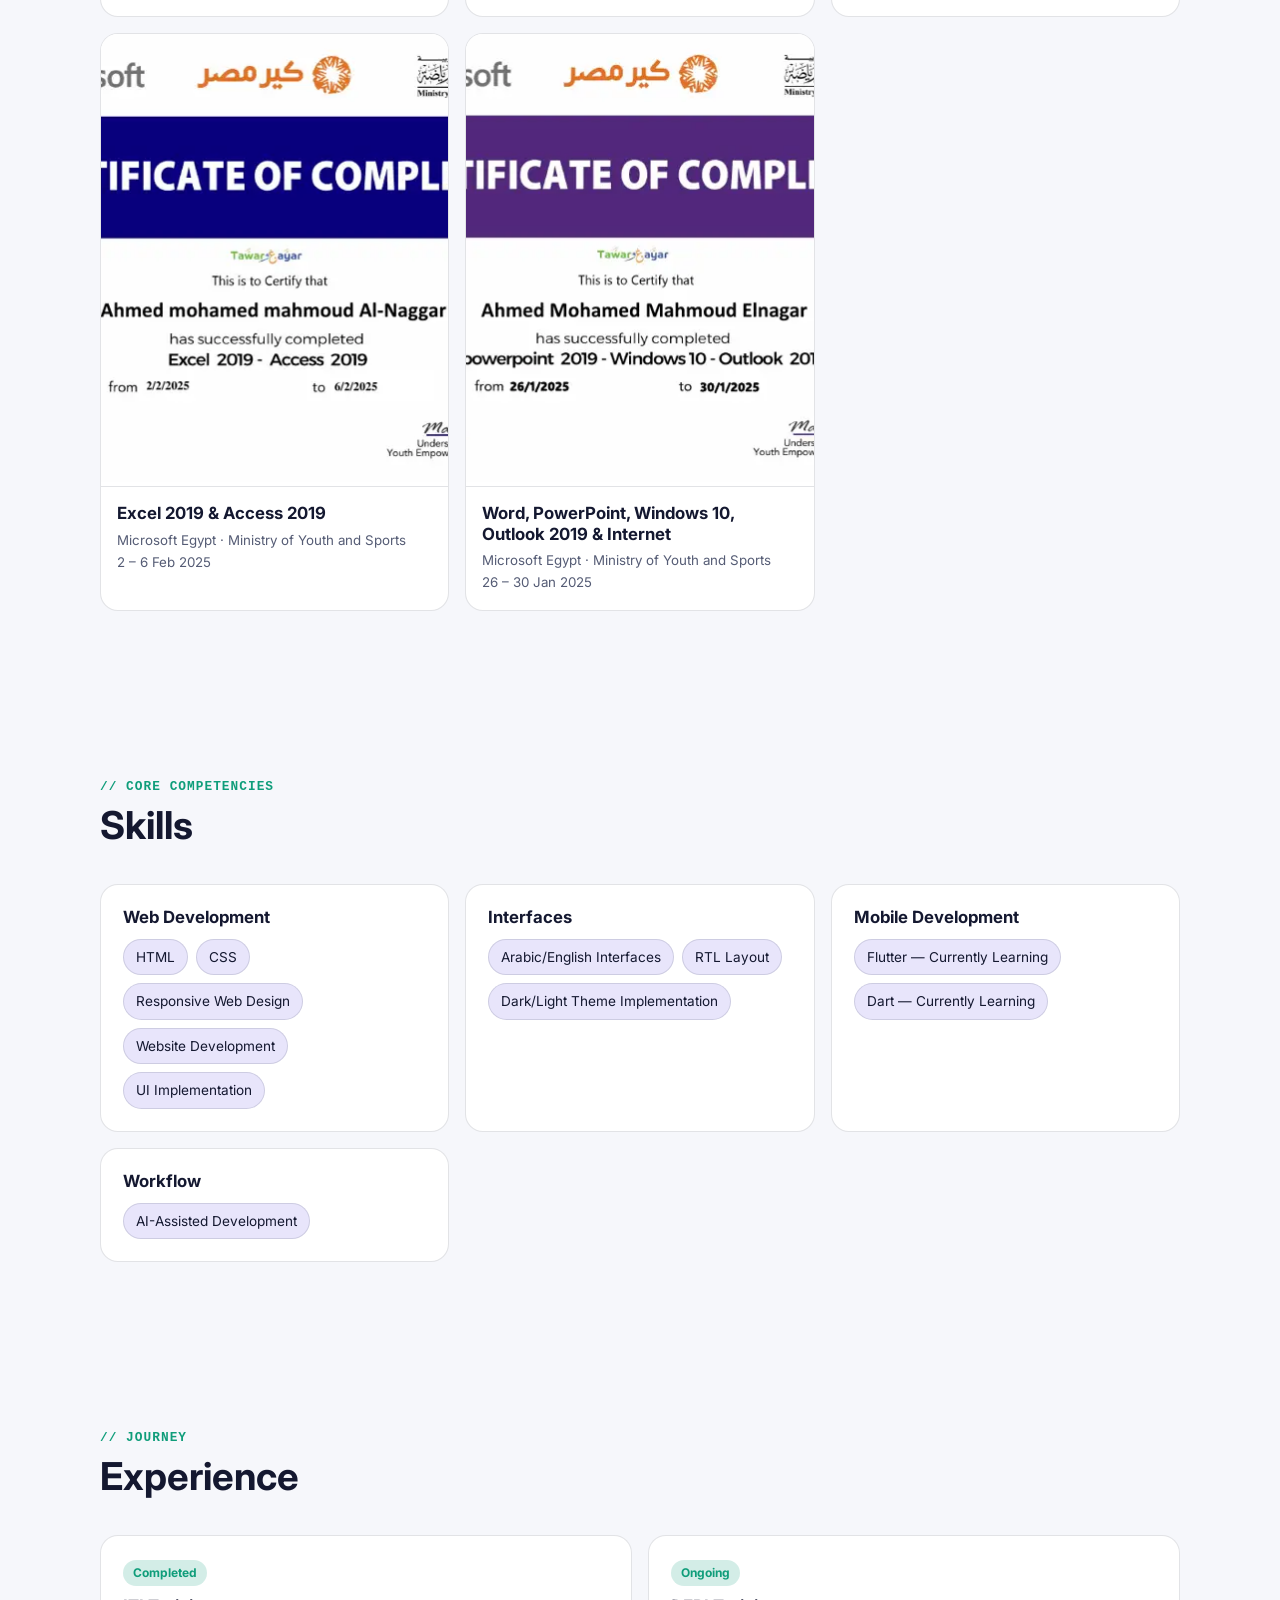
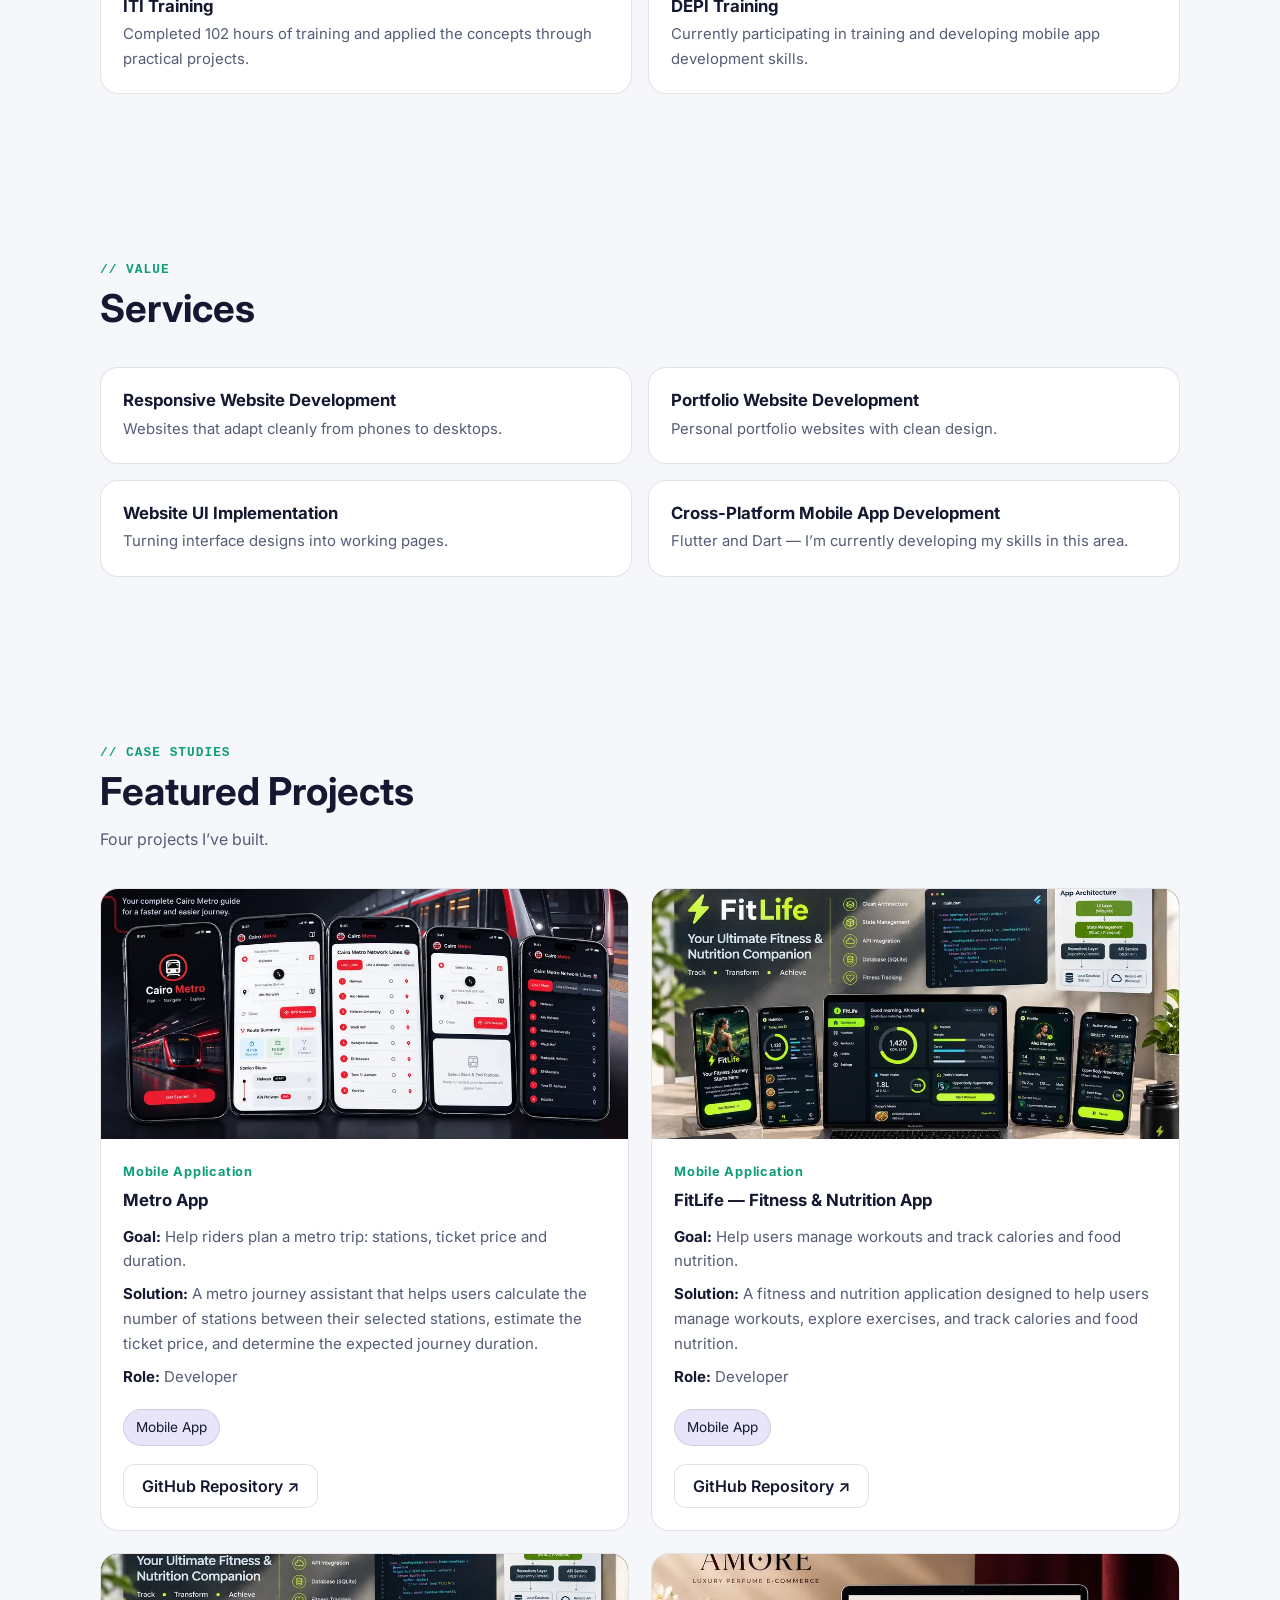
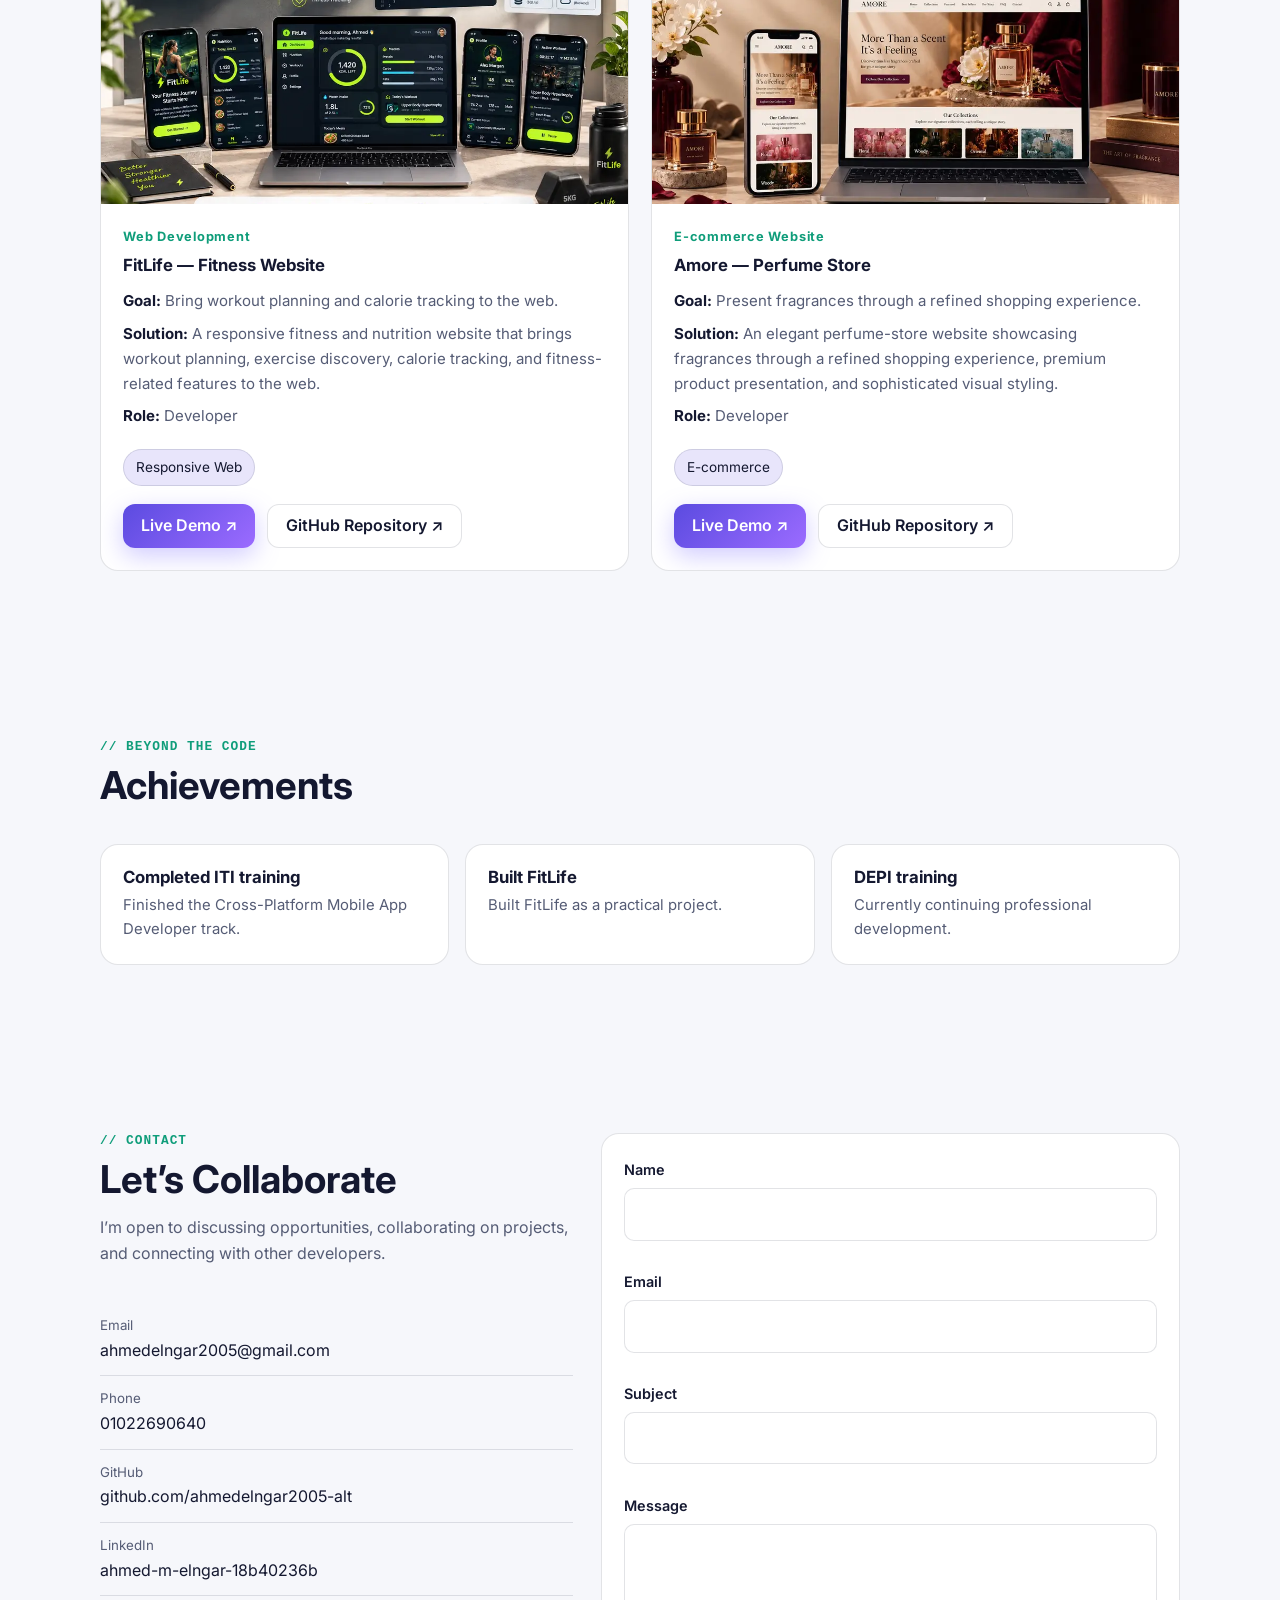
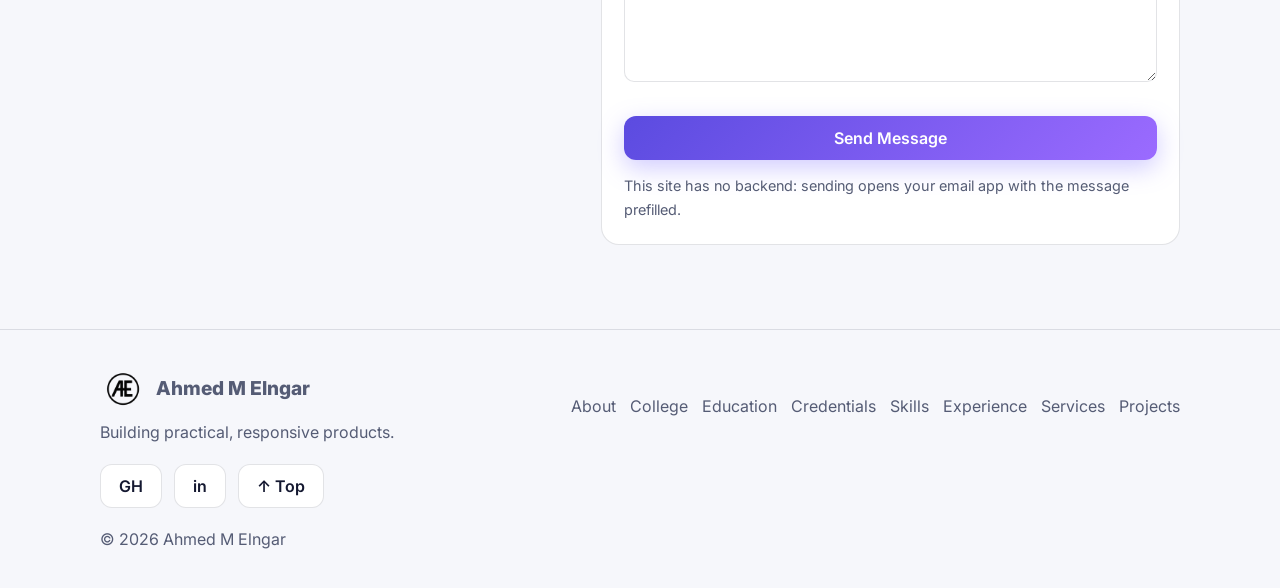
==== commit 7ac6cd25: "Add files via upload" ====
--- a/Ahmed Elngar _ Mobile App & Web Developer.html
+++ b/Ahmed Elngar _ Mobile App & Web Developer.html
@@ -3,12 +3,12 @@
 <head>
 <meta charset="utf-8">
 <meta name="viewport" content="width=device-width, initial-scale=1, viewport-fit=cover">
-<title>Ahmed Elngar | Mobile App &amp; Web Developer</title>
-<meta name="description" content="Explore Ahmed Elngar’s portfolio featuring mobile applications, fitness and nutrition projects, and responsive web experiences.">
-<meta property="og:title" content="Ahmed Elngar | Mobile App &amp; Web Developer">
+<title>Ahmed M Elngar | Mobile App &amp; Web Developer</title>
+<meta name="description" content="Explore Ahmed M Elngar’s portfolio featuring mobile applications, fitness and nutrition projects, and responsive web experiences.">
+<meta property="og:title" content="Ahmed M Elngar | Mobile App &amp; Web Developer">
 <meta property="og:description" content="Mobile applications, fitness and nutrition projects, and responsive web experiences.">
 <meta property="og:type" content="website">
-<link rel="icon" href="data:image/svg+xml,%3Csvg xmlns='http://www.w3.org/2000/svg' viewBox='0 0 64 64'%3E%3Crect width='64' height='64' rx='16' fill='%236d5efc'/%3E%3Ctext x='32' y='43' font-size='30' text-anchor='middle' fill='white' font-family='monospace' font-weight='700'%3E%26lt;/%26gt;%3C/text%3E%3C/svg%3E">
+<link rel="icon" href="[data-uri]">
 <link rel="preconnect" href="https://fonts.googleapis.com">
 <link href="https://fonts.googleapis.com/css2?family=Cairo:wght@400;600;800&family=Inter:wght@400;600;800&display=swap" rel="stylesheet">
 <script>
@@ -27,11 +27,11 @@
 section{padding:84px 0}
 h1,h2,h3{line-height:1.2;margin:0}h2{font-size:clamp(1.7rem,4vw,2.4rem);margin-bottom:12px}
 .sub{color:var(--mu);max-width:640px;margin:0 0 36px}
-header{position:sticky;top:env(safe-area-inset-top,0px);z-index:50;background:color-mix(in srgb,var(--bg) 80%,transparent);backdrop-filter:blur(14px);border-bottom:1px solid var(--bd)}
+header{position:fixed;inset-inline:0;top:env(safe-area-inset-top,0px);z-index:50;background:color-mix(in srgb,var(--bg) 80%,transparent);backdrop-filter:blur(14px);border-bottom:1px solid var(--bd)}
 nav{display:flex;align-items:center;gap:14px;height:66px}
 .logo{font-weight:800;font-size:1.2rem}.logo b{color:var(--ac)}
-.links{display:flex;gap:6px;margin-inline-start:auto}
-.links a{padding:8px 12px;border-radius:10px;color:var(--mu);font-size:.95rem;transition:.2s}
+.links{display:flex;gap:2px;margin-inline-start:auto}
+.links a{padding:8px 9px;border-radius:10px;color:var(--mu);font-size:.86rem;white-space:nowrap;transition:.2s}
 .links a:hover,.links a.on{color:var(--tx);background:var(--card)}
 .links a.on{box-shadow:inset 0 -2px var(--ac)}
 .btn,.ic{min-height:44px;border-radius:12px;border:1px solid var(--bd);background:var(--card);color:var(--tx);font:inherit;font-weight:600;padding:0 18px;display:inline-flex;align-items:center;justify-content:center;gap:8px;cursor:pointer;transition:.2s}
@@ -85,16 +85,42 @@
 .fr{display:flex;flex-wrap:wrap;gap:18px;align-items:center;justify-content:space-between}.fr nav{height:auto;gap:14px;flex-wrap:wrap}
 .rv{opacity:0;transform:translateY(24px);transition:opacity .7s,transform .7s}.rv.in{opacity:1;transform:none}
 @media(max-width:900px){.g2,.cg{grid-template-columns:1fr}.cards{grid-template-columns:1fr 1fr}.steps{grid-template-columns:1fr 1fr}.vis{height:210px}}
-@media(max-width:760px){#burger{display:inline-flex}.links{display:none;position:absolute;top:66px;inset-inline:0;flex-direction:column;background:var(--bg2);padding:12px 20px;border-bottom:1px solid var(--bd)}.links.open{display:flex}.links a{padding:14px 12px}nav>.talk{display:none}nav .ic:first-of-type{margin-inline-start:auto}}
+@media(max-width:1020px){#burger{display:inline-flex}.links{display:none;position:absolute;top:66px;inset-inline:0;flex-direction:column;background:var(--bg2);padding:12px 20px;border-bottom:1px solid var(--bd)}.links.open{display:flex}.links a{padding:14px 12px}nav>.talk{display:none}nav .ic:first-of-type{margin-inline-start:auto}}
 @media(max-width:600px){.pg,.cards,.steps{grid-template-columns:1fr}section{padding:60px 0}}
 @media(prefers-reduced-motion:reduce){*{animation:none!important;transition:none!important;scroll-behavior:auto!important}.rv{opacity:1;transform:none}}
+
+main{padding-top:66px}.logo{display:inline-flex;align-items:center;gap:10px}.logo img{width:46px;height:46px;filter:none}:root[data-theme=dark] .logo img{filter:invert(1)}
+.pill{display:inline-flex;align-items:center;gap:8px;font-size:.8rem;font-weight:600;color:var(--mu);border:1px solid var(--bd);background:var(--card);padding:6px 14px;border-radius:99px;margin-bottom:18px}.pill::before{content:"";width:8px;height:8px;border-radius:50%;background:var(--ac2);box-shadow:0 0 10px var(--ac2)}
+.eb{display:block;font:600 .8rem ui-monospace,Menlo,monospace;color:var(--ac2);letter-spacing:.08em;margin-bottom:8px;direction:ltr;text-align:start}
+.tl{display:grid;grid-template-columns:1fr 1fr;gap:16px}.st{display:inline-block;font-size:.75rem;font-weight:700;padding:3px 10px;border-radius:99px;background:color-mix(in srgb,var(--ac2) 18%,transparent);color:var(--ac2);margin-bottom:10px}
+.cert{padding:0;overflow:hidden}.cert img{display:block;width:100%;aspect-ratio:4/3;object-fit:cover;background:#fff;border-bottom:1px solid var(--bd)}.cert div{padding:16px}.cert small{display:block;color:var(--mu)}
+.fl{display:flex;flex-wrap:wrap;gap:8px;margin-bottom:22px}.fl .btn{min-height:40px}.fl .btn[aria-pressed=true]{background:var(--ac);color:#fff;border-color:var(--ac)}
+.cs{font-size:.9rem;color:var(--mu);margin:0}.cs b{color:var(--tx)}
+.nt{font-size:.85rem;color:var(--mu);margin-top:18px}
+@media(max-width:1180px){nav>.talk{display:none}}
+@media(max-width:900px){.tl{grid-template-columns:1fr}}
+.col{display:grid;grid-template-columns:.8fr 1.2fr;gap:28px;align-items:center;padding:26px}
+.col .lgo{background:#fff;border:1px solid var(--bd);border-radius:16px;padding:18px;display:flex;align-items:center;justify-content:center}
+.col .lgo img{display:block;width:100%;height:auto;max-width:360px}
+.col h3{font-size:1.4rem}.col .ar{display:block;color:var(--ac2);font-weight:700;margin:2px 0 10px}
+.col p{margin:0 0 10px;color:var(--mu)}.col .deg{color:var(--tx);font-weight:600}
+@media(max-width:900px){.col{grid-template-columns:1fr}}
+@media(max-width:1180px){.links a{padding:8px 6px;font-size:.8rem}}
+.logo span{white-space:nowrap}.logo img{flex:none}
+@media(max-width:600px){nav{gap:8px}.logo{gap:6px;font-size:1rem}.logo img{width:36px;height:36px}.btn,.ic{min-height:40px}.ic{min-width:40px}}
+@media(max-width:380px){.logo{font-size:.9rem}.logo img{width:32px;height:32px}nav{gap:6px}}
+.cert{cursor:zoom-in}
+dialog#cm{border:1px solid var(--bd);background:var(--bg2);color:var(--tx);border-radius:18px;padding:0;width:min(920px,94vw);max-width:none;max-height:92vh;overflow:auto;box-shadow:var(--sh);margin:auto}
+dialog#cm::backdrop{background:rgba(0,0,0,.72);backdrop-filter:blur(4px)}
+#cm .x{position:absolute;top:10px;inset-inline-end:10px;z-index:2;background:var(--bg2)}
+#cm img{display:block;width:100%;height:auto;max-height:72vh;object-fit:contain;background:#fff;border-bottom:1px solid var(--bd)}
+#cm .inf{padding:18px 22px 22px}#cm h3{font-size:1.25rem;margin-bottom:6px}#cm small{display:block;color:var(--mu);font-size:.92rem}
 </style>
 </head>
 <body>
 <header><div class="w"><nav aria-label="Main">
-<a class="logo" href="#home">Ahmed<b>.dev</b></a>
-<div class="links" id="links">
-<a href="#home" data-i="n1"></a><a href="#about" data-i="n2"></a><a href="#skills" data-i="n3"></a><a href="#projects" data-i="n4"></a><a href="#contact" data-i="n5"></a></div>
+<a class="logo" href="#home"><img src="[data-uri]" alt="AE logo" width="32" height="32"><span data-i="nm"></span></a>
+<div class="links" id="links"></div>
 <button class="ic" id="lang" aria-label="Switch language">ع</button>
 <button class="ic" id="theme" aria-label="Toggle theme">☀</button>
 <a class="btn pri talk" href="#contact" data-i="talk"></a>
@@ -102,31 +128,40 @@
 </nav></div></header>
 <main>
 <section class="hero" id="home"><div class="w"><div class="g2">
-<div><span class="tag" data-i="label"></span>
-<h1><span data-i="hi"></span> <span class="grad">Ahmed Elngar.</span></h1>
+<div><span class="pill" data-i="status"></span>
+<h1><span data-i="hi"></span> <span class="grad" data-i="nm"></span></h1>
 <div class="role" data-i="role"></div><p data-i="desc"></p>
 <div class="row"><a class="btn pri" href="#projects" data-i="c1"></a><a class="btn" href="#contact" data-i="c2"></a>
 <a class="btn" href="https://github.com/ahmedelngar2005-alt" target="_blank" rel="noopener noreferrer">GitHub</a>
 <a class="btn" href="https://www.linkedin.com/in/ahmed-m-elngar-18b40236b/" target="_blank" rel="noopener noreferrer">LinkedIn</a></div></div>
 <div class="code" aria-hidden="true"><i></i><i></i><i></i><br>
-<span class="k">const</span> ahmed = {<br>&nbsp;&nbsp;role: <span class="s">"Mobile &amp; Web Developer"</span>,<br>&nbsp;&nbsp;track: <span class="s">"DEPI"</span>,<br>&nbsp;&nbsp;web: [<span class="s">"HTML"</span>, <span class="s">"CSS"</span>, <span class="s">"JavaScript"</span>],<br>&nbsp;&nbsp;tools: [<span class="s">"Git"</span>, <span class="s">"GitHub"</span>],<br>&nbsp;&nbsp;open: <span class="k">true</span><br>};</div></div>
+<span class="k">const</span> ahmed = {<br>&nbsp;&nbsp;role: <span class="s">"Mobile &amp; Web Developer"</span>,<br>&nbsp;&nbsp;training: [<span class="s">"ITI"</span>, <span class="s">"DEPI"</span>],<br>&nbsp;&nbsp;web: [<span class="s">"HTML"</span>, <span class="s">"CSS"</span>],<br>&nbsp;&nbsp;learning: [<span class="s">"Flutter"</span>, <span class="s">"Dart"</span>]<br>};</div></div>
 <a class="scroll" href="#about" aria-label="Scroll"></a></div></section>
 
-<section id="about"><div class="w rv"><h2 data-i="ab_t"></h2><p class="sub" data-i="ab_p"></p>
-<div class="cards">
-<div class="card"><h3 data-i="a1"></h3><p data-i="a1d"></p></div><div class="card"><h3 data-i="a2"></h3><p data-i="a2d"></p></div><div class="card"><h3 data-i="a3"></h3><p data-i="a3d"></p></div>
-<div class="card"><h3 data-i="a4"></h3><p data-i="a4d"></p></div><div class="card"><h3 data-i="a5"></h3><p data-i="a5d"></p></div><div class="card"><h3 data-i="a6"></h3><p data-i="a6d"></p></div>
-</div></div></section>
-
-<section id="skills"><div class="w rv"><h2 data-i="sk_t"></h2><p class="sub" data-i="sk_p"></p>
-<div class="cards" id="skillgrid"></div></div></section>
-
-<section id="projects"><div class="w"><h2 data-i="pr_t"></h2><p class="sub" data-i="pr_p"></p><div class="pg" id="pg"></div></div></section>
-
-<section id="approach"><div class="w rv"><h2 data-i="ap_t"></h2><p class="sub"></p>
-<ol class="steps"><li data-i="s1"></li><li data-i="s2"></li><li data-i="s3"></li><li data-i="s4"></li><li data-i="s5"></li></ol></div></section>
-
-<section id="contact"><div class="w rv"><div class="cg"><div><h2 data-i="ct_t"></h2><p class="sub" data-i="ct_p"></p>
+<section id="about"><div class="w rv"><span class="eb" data-i="ab_e"></span><h2 data-i="ab_t"></h2><p class="sub" data-i="ab_p"></p>
+<div class="chips" id="abchips"></div></div></section>
+
+<section id="college"><div class="w rv"><span class="eb">// COLLEGE</span><h2 data-i="co_t"></h2><p class="sub"></p>
+<div class="card col"><div class="lgo"><img src="[data-uri]" alt="Modern Academy Maadi — مودرن اكاديمي بالمعادي" width="720" height="366" loading="lazy"></div>
+<div><span class="st" data-i="co_st"></span><h3>Modern Academy Maadi</h3><span class="ar" lang="ar" dir="rtl">مودرن اكاديمي بالمعادي</span>
+<p class="deg" data-i="co_deg"></p><p data-i="co_p1"></p><p data-i="co_p2"></p><div class="chips" id="cochips"></div></div></div></div></section>
+
+<section id="education"><div class="w rv"><span class="eb">// BACKGROUND</span><h2 data-i="ed_t"></h2><p class="sub"></p><div class="tl" id="edu"></div></div></section>
+
+<section id="certificates"><div class="w"><span class="eb">// CREDENTIALS</span><h2 data-i="cr_t"></h2><p class="sub" data-i="cr_p"></p>
+<div class="fl" id="fl"></div><div class="cards" id="certs"></div></div></section>
+
+<section id="skills"><div class="w rv"><span class="eb">// CORE COMPETENCIES</span><h2 data-i="sk_t"></h2><p class="sub"></p><div class="cards" id="skillgrid"></div></div></section>
+
+<section id="experience"><div class="w rv"><span class="eb">// JOURNEY</span><h2 data-i="ex_t"></h2><p class="sub"></p><div class="tl" id="exp"></div></div></section>
+
+<section id="services"><div class="w rv"><span class="eb">// VALUE</span><h2 data-i="sv_t"></h2><p class="sub"></p><div class="cards" id="svc" style="grid-template-columns:repeat(2,1fr)"></div></div></section>
+
+<section id="projects"><div class="w"><span class="eb">// CASE STUDIES</span><h2 data-i="pr_t"></h2><p class="sub" data-i="pr_p"></p><div class="pg" id="pg"></div></div></section>
+
+<section id="achievements"><div class="w rv"><span class="eb">// BEYOND THE CODE</span><h2 data-i="ac_t"></h2><p class="sub"></p><div class="cards" id="ach"></div></div></section>
+
+<section id="contact"><div class="w rv"><div class="cg"><div><span class="eb">// CONTACT</span><h2 data-i="ct_t"></h2><p class="sub" data-i="ct_p"></p>
 <div class="ci"><a href="mailto:ahmedelngar2005@gmail.com"><small data-i="em"></small><bdi>ahmedelngar2005@gmail.com</bdi></a>
 <a href="tel:+201022690640"><small data-i="ph"></small><bdi dir="ltr">01022690640</bdi></a>
 <a href="https://github.com/ahmedelngar2005-alt" target="_blank" rel="noopener noreferrer"><small>GitHub</small><bdi>github.com/ahmedelngar2005-alt</bdi></a>
@@ -138,70 +173,111 @@
 <div><label for="t" data-i="fm"></label><textarea id="t" rows="5"></textarea><span class="er" id="e_t"></span></div>
 <button class="btn pri" type="submit" data-i="send"></button><div id="st" role="status" aria-live="polite" data-i="note"></div></form></div></div></section>
 </main>
-<footer><div class="w fr"><div><a class="logo" href="#home">Ahmed<b>.dev</b></a><div data-i="tag"></div></div>
-<nav aria-label="Footer"><a href="#about" data-i="n2"></a><a href="#skills" data-i="n3"></a><a href="#projects" data-i="n4"></a><a href="#contact" data-i="n5"></a></nav>
+<footer><div class="w fr"><div><a class="logo" href="#home"><img src="[data-uri]" alt="" width="32" height="32"><span data-i="nm"></span></a><div data-i="tag"></div></div>
+<nav aria-label="Footer" id="fnav"></nav>
 <div class="row" style="margin:0"><a class="btn" href="https://github.com/ahmedelngar2005-alt" target="_blank" rel="noopener noreferrer" aria-label="GitHub">GH</a><a class="btn" href="https://www.linkedin.com/in/ahmed-m-elngar-18b40236b/" target="_blank" rel="noopener noreferrer" aria-label="LinkedIn">in</a><a class="btn" href="#home" data-i="top" aria-label="Back to top"></a></div>
-<div style="width:100%">© <span id="yr"></span> Ahmed.dev</div></div></footer>
-
+<div style="width:100%">© <span id="yr"></span> <span data-i="nm"></span></div></div></footer>
+
+<dialog id="cm" aria-labelledby="cmt"><button class="ic x" id="cmx" type="button" aria-label="Close / إغلاق">✕</button>
+<img id="cmi" alt=""><div class="inf"><h3 id="cmt"></h3><small id="cms"></small><small id="cmd"></small></div></dialog>
 <script>
-const T={en:{n1:"Home",n2:"About",n3:"Skills",n4:"Projects",n5:"Contact",talk:"Let’s Talk",label:"AVAILABLE FOR OPPORTUNITIES",hi:"Hi, I’m",role:"Cross-Platform Mobile App Developer & Web Developer",desc:"I build modern, responsive, and user-friendly digital experiences, from mobile applications to interactive websites. I enjoy turning ideas into practical products with clean code and thoughtful design.",c1:"Explore My Projects",c2:"Contact Me",
-ab_t:"About Me",ab_p:"I’m a developer interested in mobile application development, web development, and building useful digital products. I’m currently studying at DEPI, and I’ve built mobile applications and responsive websites along the way.",a1:"Problem-solving mindset",a1d:"Breaking ideas into clear, solvable steps.",a2:"Responsive UI",a2d:"Interfaces that adapt from phones to desktops.",a3:"Clean, maintainable code",a3d:"Readable code that’s easy to extend.",a4:"Continuous learning",a4d:"Growing through courses, practice, and real projects.",a5:"User experience",a5d:"Attention to usability and small details.",a6:"Practical projects",a6d:"Interested in building real-world products.",
-sk_t:"Technical Skills",sk_p:"Based on my projects and training. This list is kept easy to update.",k1:"Frontend Development",k2:"Mobile Development",k3:"Tools & Workflow",k4:"Design & Development",m1:"Cross-platform mobile app development",t1:"Responsive Design",d1:"UI/UX implementation",d2:"Dark & light themes",d3:"Arabic & English localization",d4:"RTL layout support",
-pr_t:"Featured Projects",pr_p:"Four projects I’ve built.",live:"Live Demo",repo:"GitHub Repository",rep:"Representative visual",
-p1:"Metro App",p1c:"Mobile Application",p1d:"A metro journey assistant that helps users calculate the number of stations between their selected stations, estimate the ticket price, and determine the expected journey duration.",
-p2:"FitLife — Fitness & Nutrition App",p2c:"Mobile Application",p2d:"A fitness and nutrition application designed to help users manage workouts, explore exercises, and track calories and food nutrition.",
-p3:"FitLife — Fitness Website",p3c:"Web Development",p3d:"A responsive fitness and nutrition website that brings workout planning, exercise discovery, calorie tracking, and fitness-related features to the web.",
-p4:"Amore — Perfume Store",p4c:"E-commerce Website",p4d:"An elegant perfume-store website showcasing fragrances through a refined shopping experience, premium product presentation, and sophisticated visual styling.",
+const IM={"metro": "[data-uri]", "fit": "[data-uri]", "amore": "[data-uri]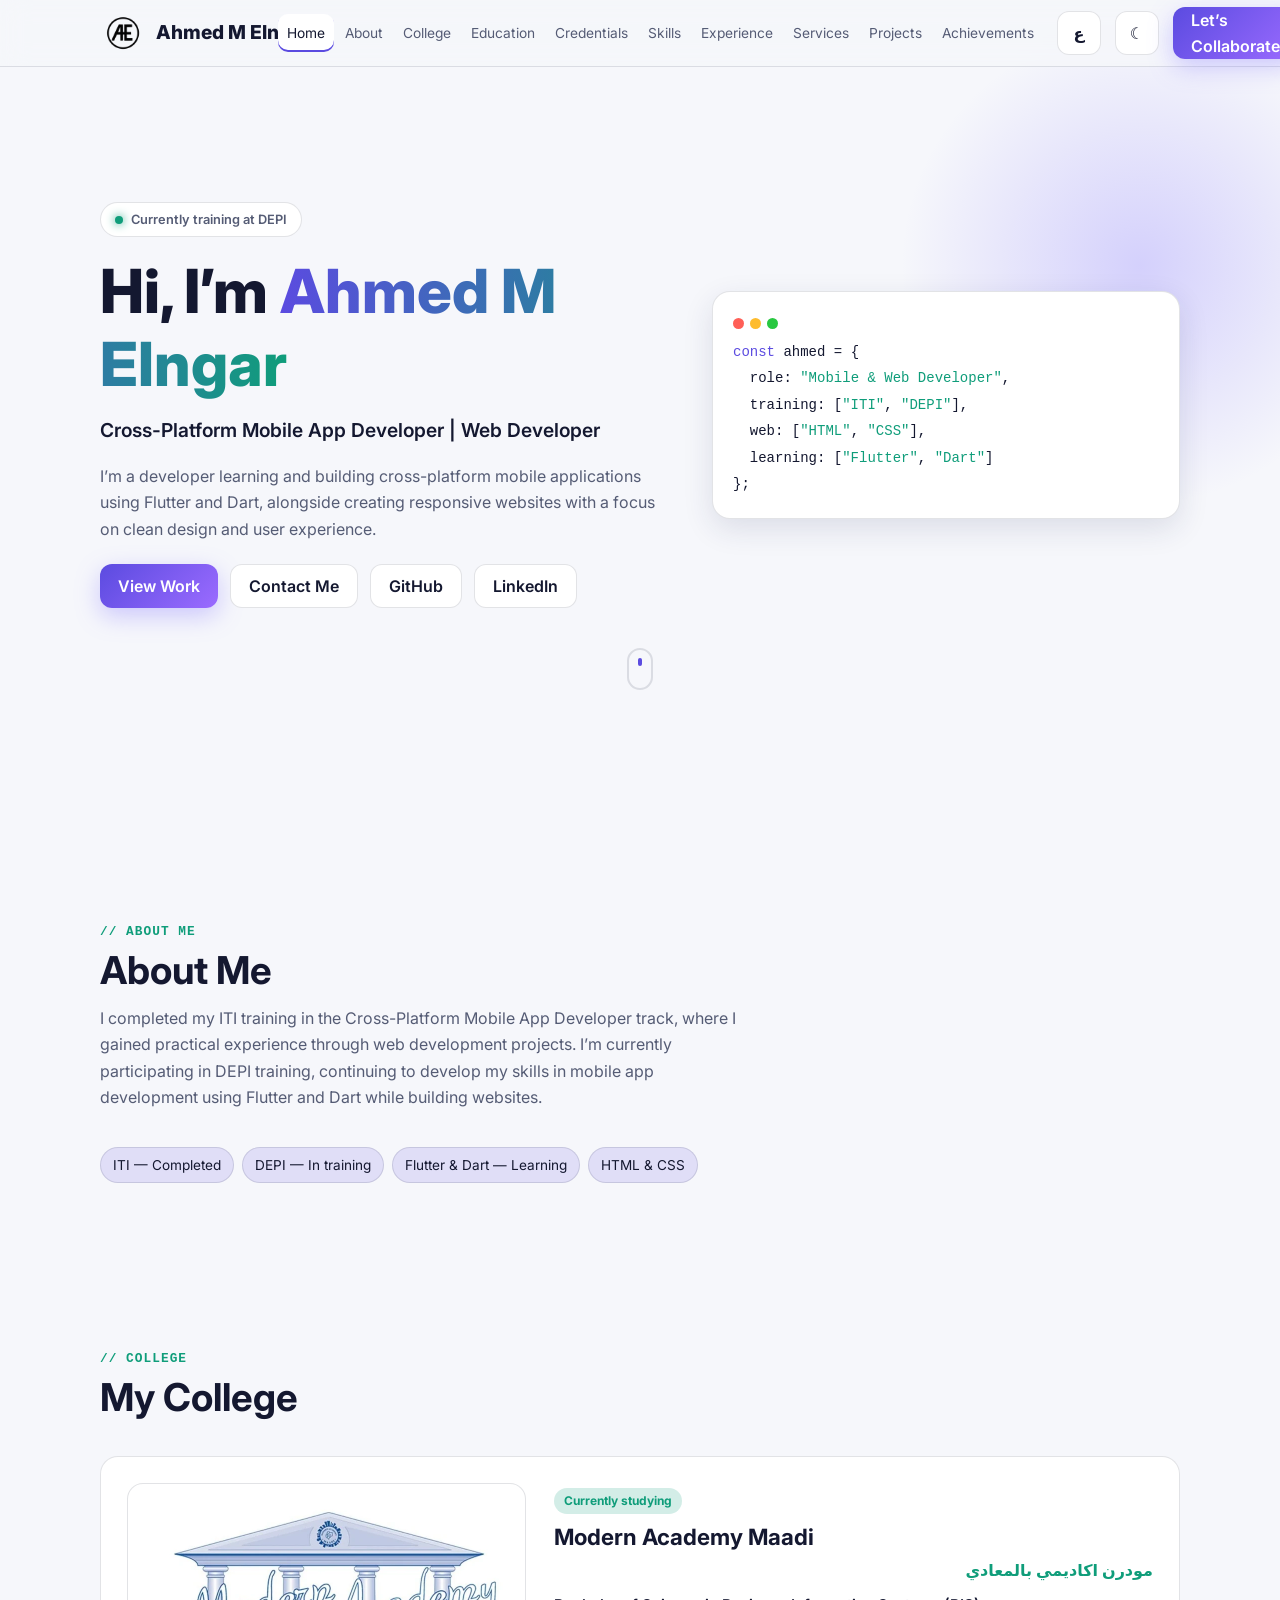
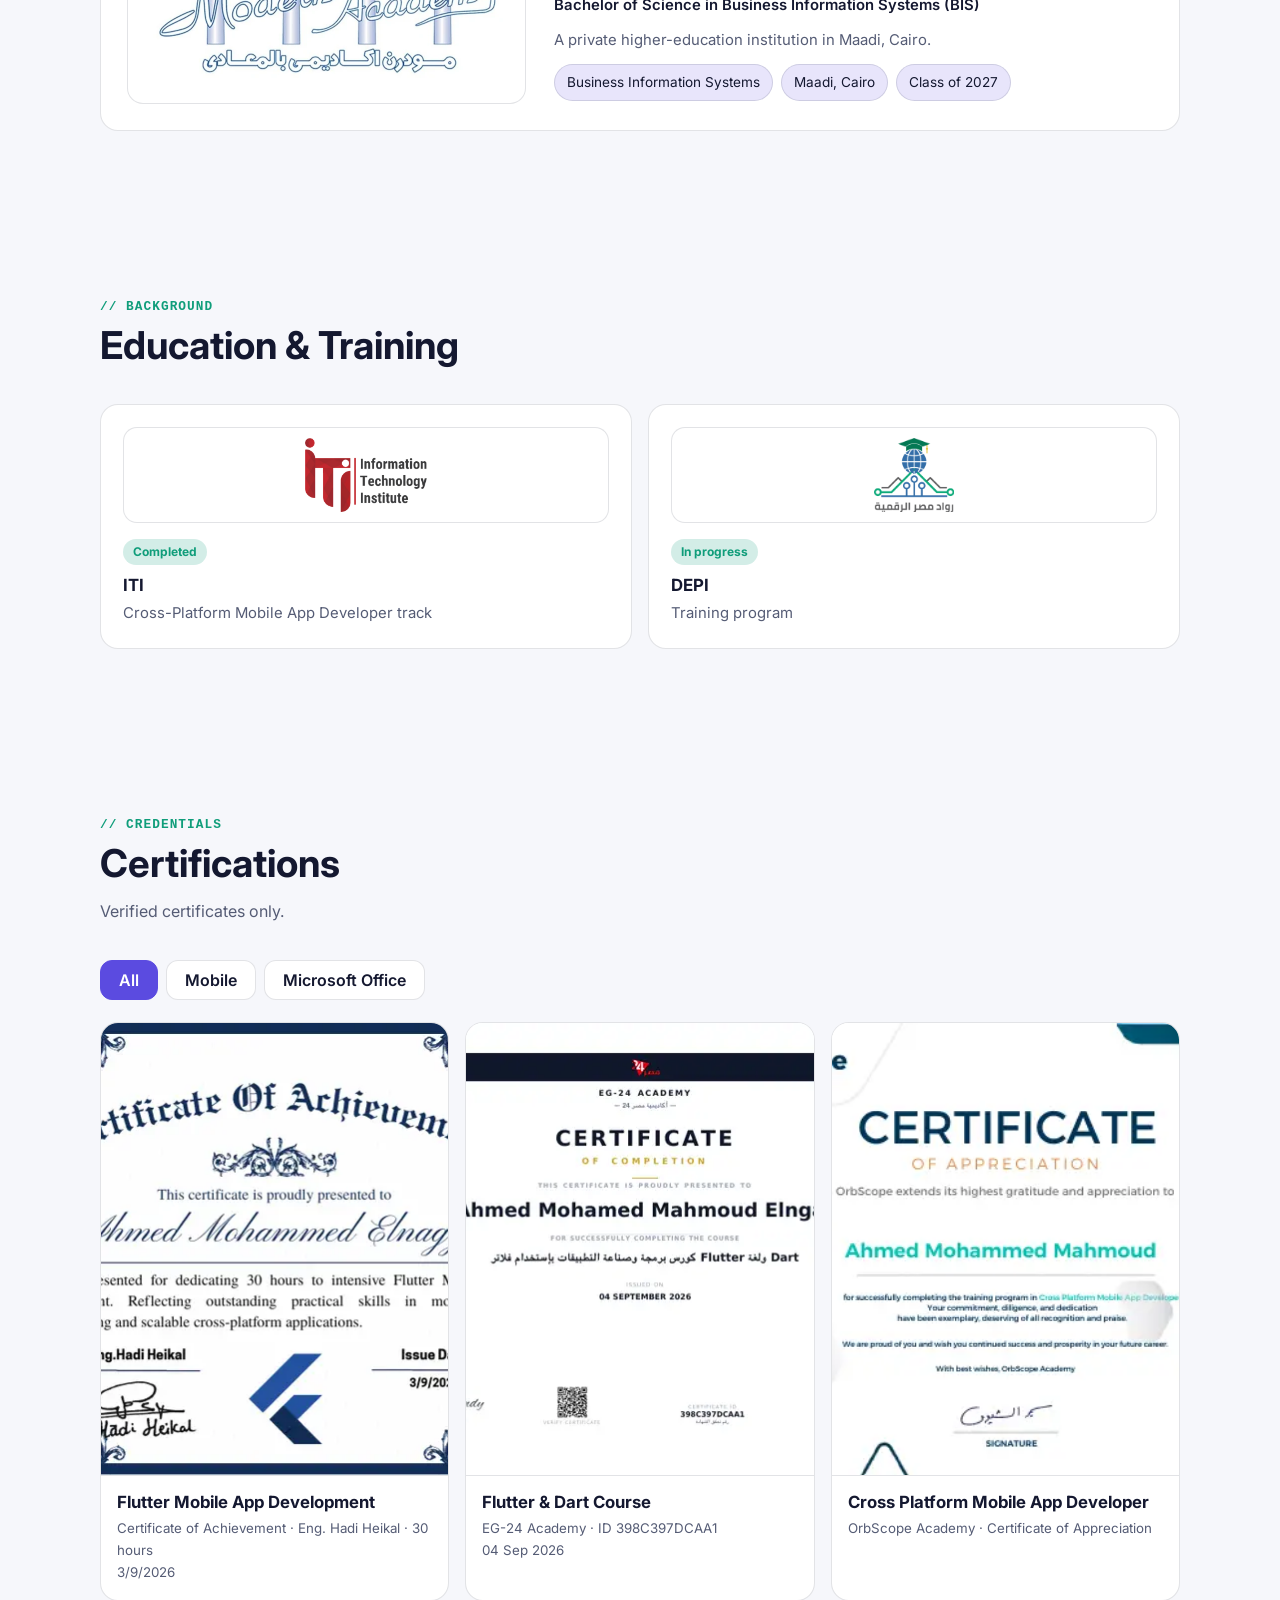
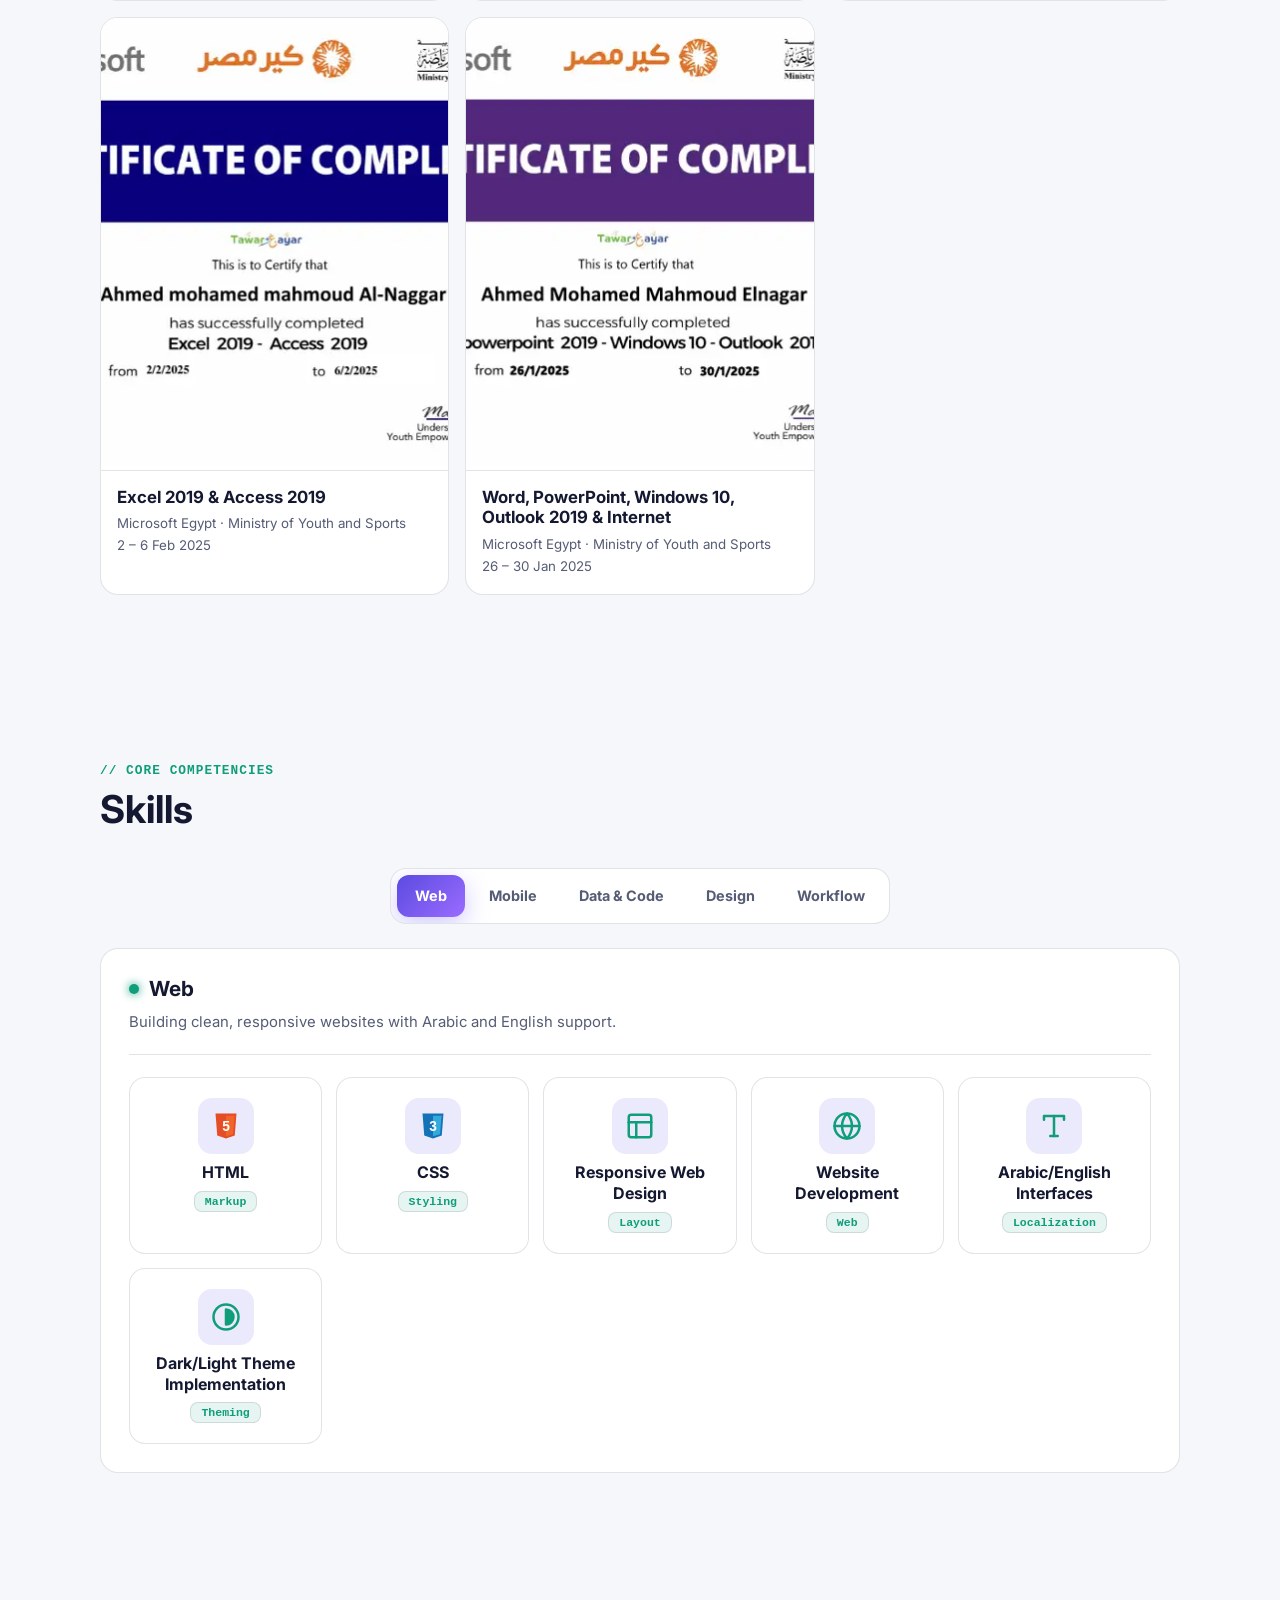
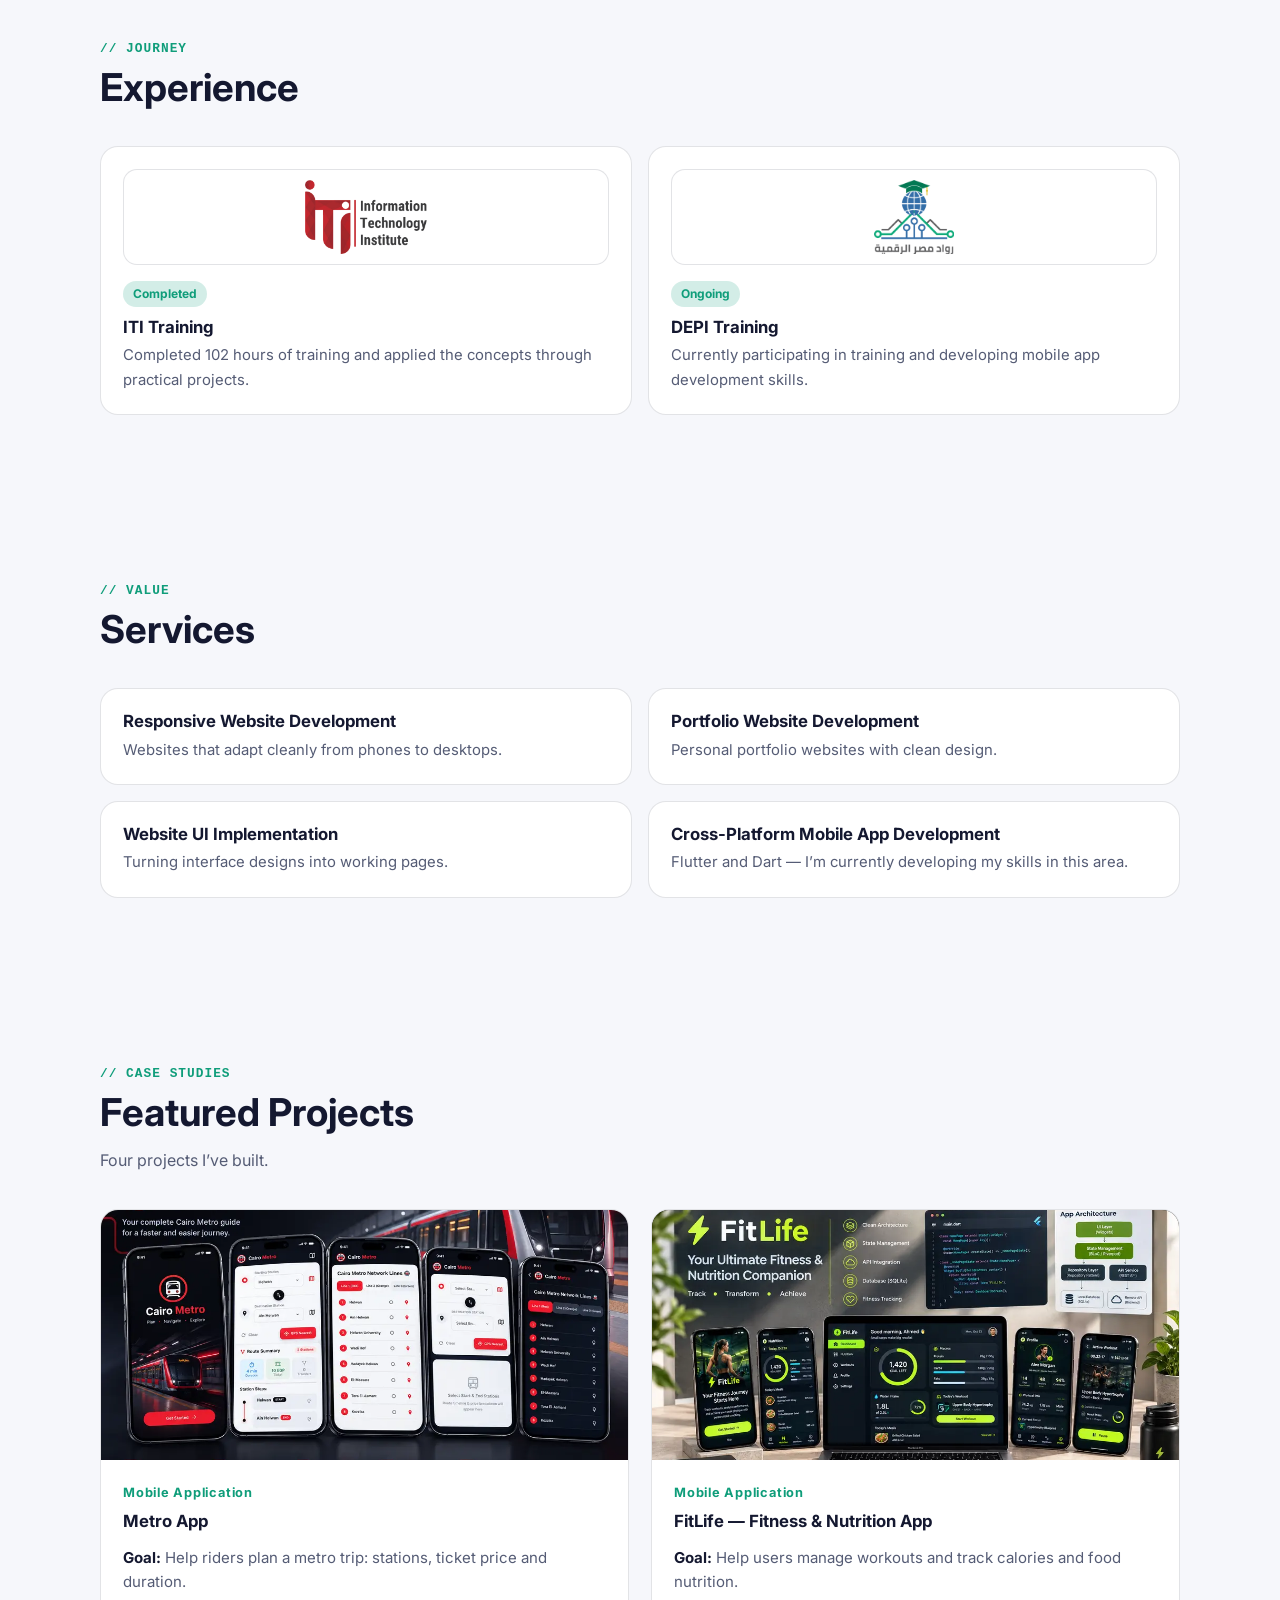
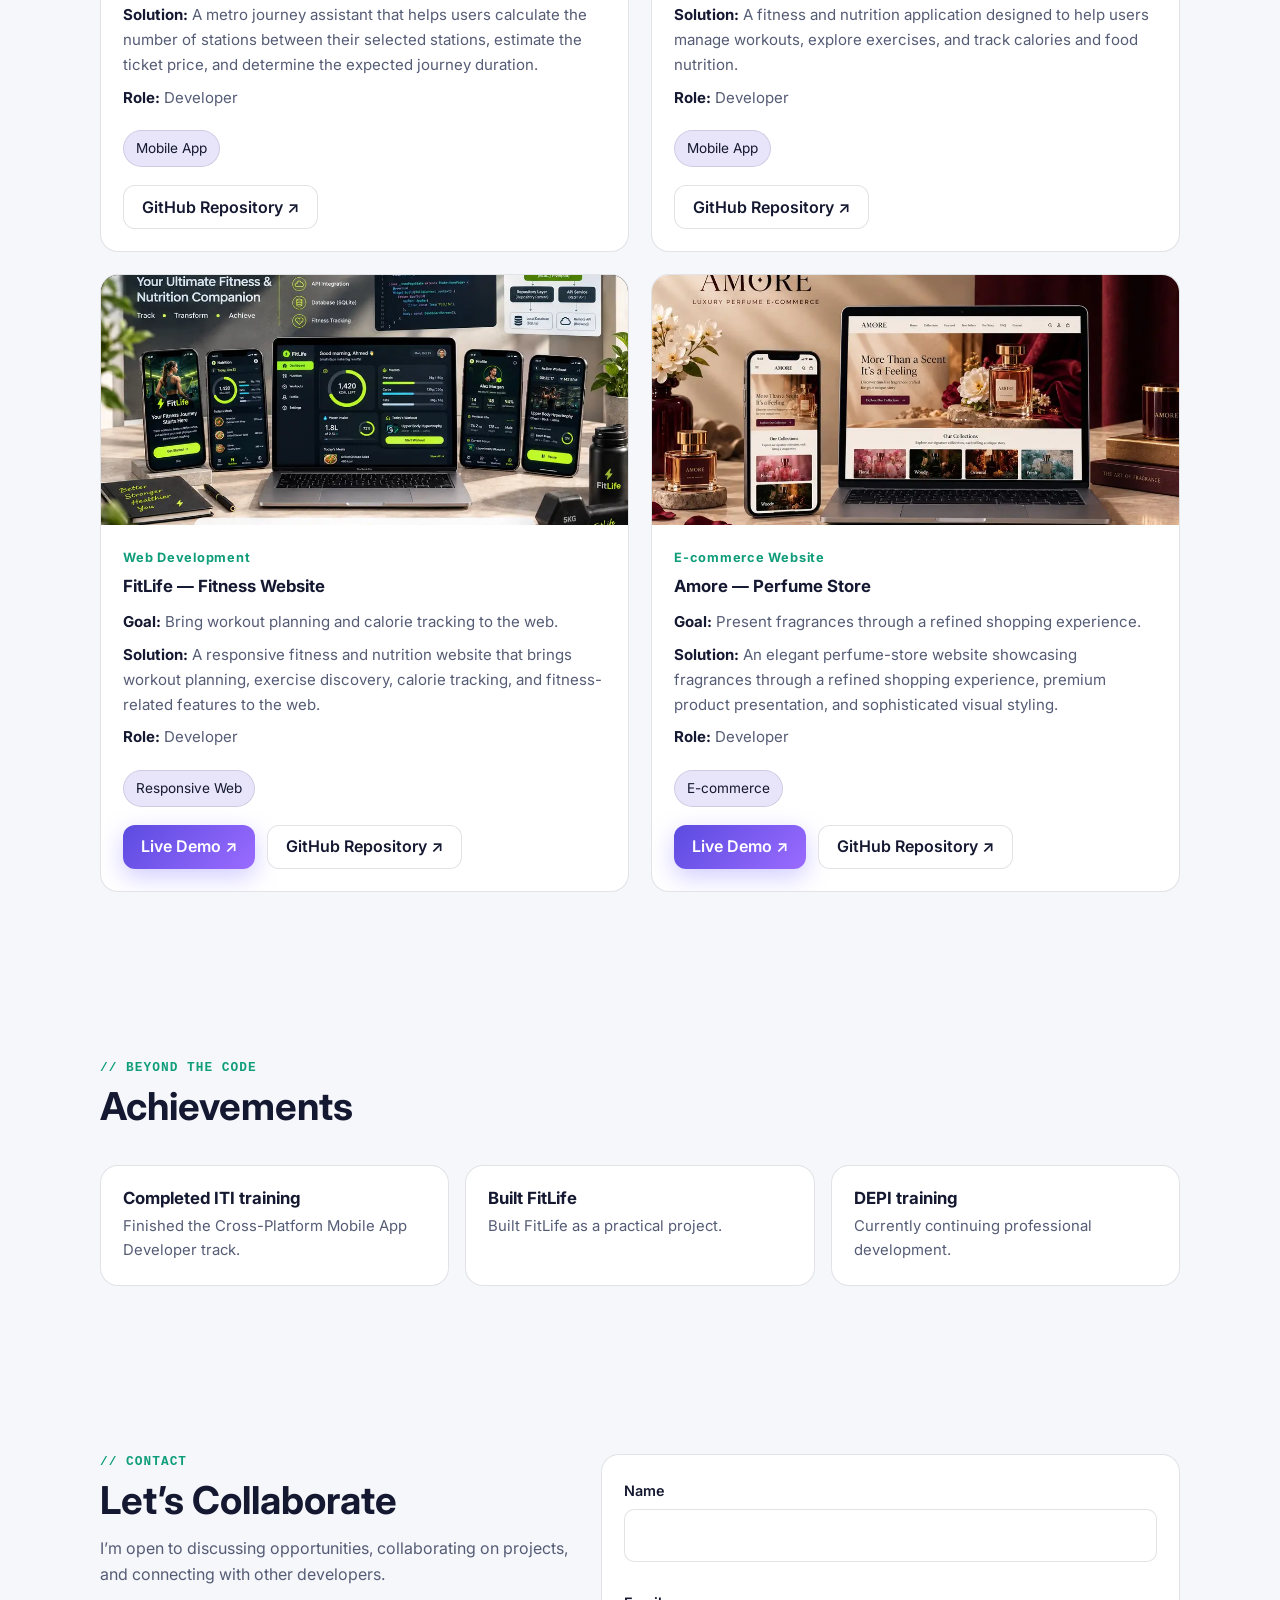
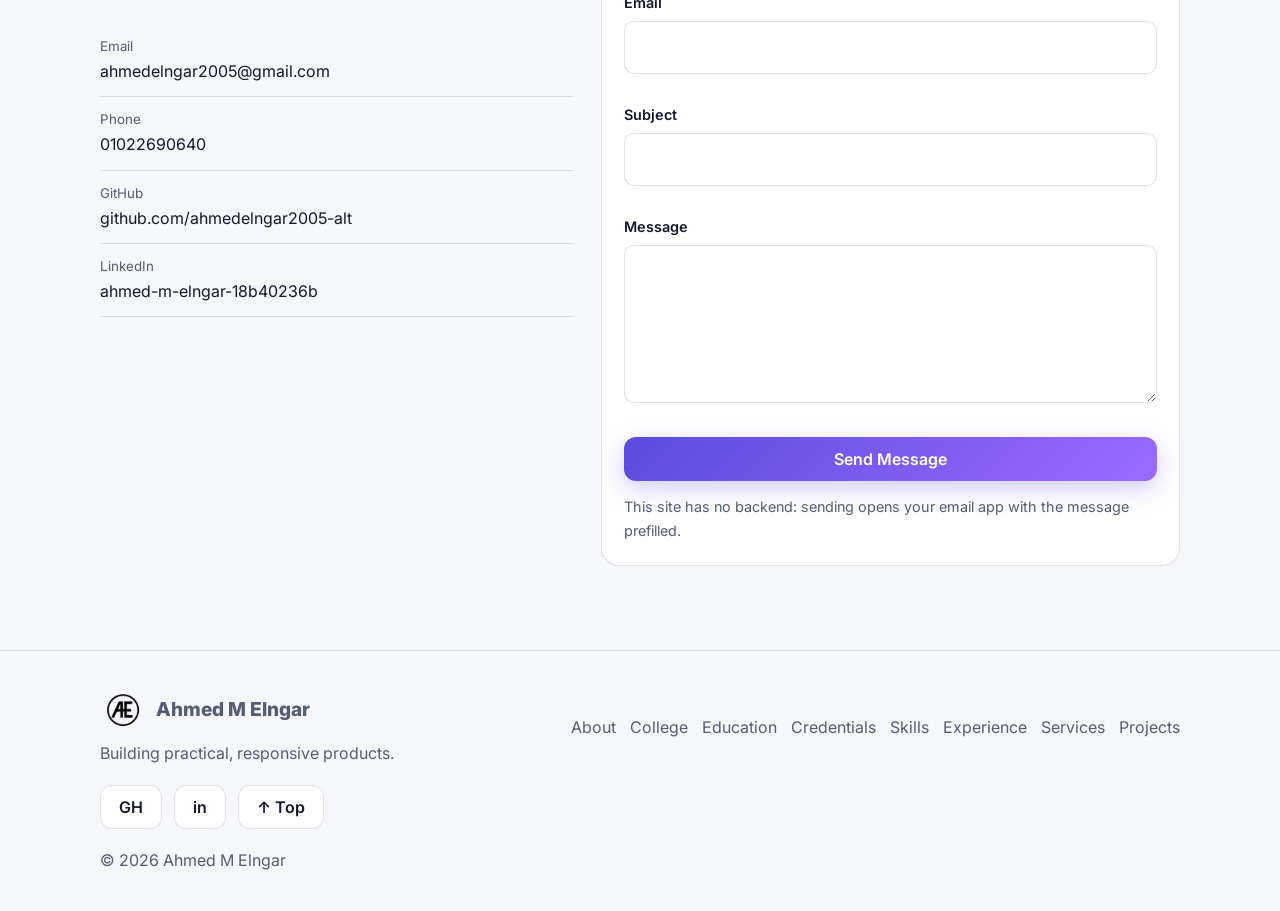
==== commit 78eea850: "Add files via upload" ====
--- a/Ahmed Elngar _ Mobile App & Web Developer.html
+++ b/Ahmed Elngar _ Mobile App & Web Developer.html
@@ -109,6 +109,18 @@
 .logo span{white-space:nowrap}.logo img{flex:none}
 @media(max-width:600px){nav{gap:8px}.logo{gap:6px;font-size:1rem}.logo img{width:36px;height:36px}.btn,.ic{min-height:40px}.ic{min-width:40px}}
 @media(max-width:380px){.logo{font-size:.9rem}.logo img{width:32px;height:32px}nav{gap:6px}}
+.org{background:#fff;border:1px solid var(--bd);border-radius:14px;height:96px;display:flex;align-items:center;justify-content:center;padding:10px;margin-bottom:14px}.org img{display:block;max-width:100%;max-height:100%;object-fit:contain}
+.tabs{display:flex;gap:6px;padding:6px;border:1px solid var(--bd);background:var(--card);border-radius:16px;overflow-x:auto;width:max-content;max-width:100%;margin:0 auto 24px;scrollbar-width:none}.tabs::-webkit-scrollbar{display:none}
+.tabs button{min-height:42px;padding:0 18px;border-radius:12px;border:0;background:transparent;color:var(--mu);font:inherit;font-weight:700;font-size:.9rem;cursor:pointer;white-space:nowrap;transition:.2s}
+.tabs button:hover{color:var(--tx)}.tabs button[aria-selected=true]{background:linear-gradient(135deg,var(--ac),#9b6bff);color:#fff;box-shadow:0 8px 24px rgba(124,108,255,.35)}
+.skp{padding:28px}.skp h3{display:flex;align-items:center;gap:10px;font-size:1.3rem}.skp h3::before{content:"";width:10px;height:10px;border-radius:50%;background:var(--ac2);box-shadow:0 0 10px var(--ac2)}
+.skp>p{color:var(--mu);margin:8px 0 22px;padding-bottom:20px;border-bottom:1px solid var(--bd)}
+.sg{display:grid;grid-template-columns:repeat(auto-fill,minmax(160px,1fr));gap:14px}
+.sk{border:1px solid var(--bd);border-radius:16px;padding:20px 12px;text-align:center;display:flex;flex-direction:column;align-items:center;gap:8px;background:color-mix(in srgb,var(--bg2) 60%,transparent);transition:.25s}
+.sk:hover{transform:translateY(-4px);border-color:var(--ac);box-shadow:var(--sh)}
+.sk .ico{width:56px;height:56px;border-radius:14px;display:grid;place-items:center;background:color-mix(in srgb,var(--ac) 12%,transparent);color:var(--ac2)}.sk .ico svg{width:30px;height:30px}
+.sk b{font-size:1rem;line-height:1.3}.sk small{font:600 .72rem ui-monospace,Menlo,monospace;color:var(--ac2);border:1px solid var(--bd);background:color-mix(in srgb,var(--ac2) 10%,transparent);padding:3px 10px;border-radius:8px}
+@media(max-width:600px){.skp{padding:20px 16px}.sg{grid-template-columns:repeat(2,1fr)}.tabs{margin-inline:0}}
 .cert{cursor:zoom-in}
 dialog#cm{border:1px solid var(--bd);background:var(--bg2);color:var(--tx);border-radius:18px;padding:0;width:min(920px,94vw);max-width:none;max-height:92vh;overflow:auto;box-shadow:var(--sh);margin:auto}
 dialog#cm::backdrop{background:rgba(0,0,0,.72);backdrop-filter:blur(4px)}
@@ -144,14 +156,14 @@
 <section id="college"><div class="w rv"><span class="eb">// COLLEGE</span><h2 data-i="co_t"></h2><p class="sub"></p>
 <div class="card col"><div class="lgo"><img src="[data-uri]" alt="Modern Academy Maadi — مودرن اكاديمي بالمعادي" width="720" height="366" loading="lazy"></div>
 <div><span class="st" data-i="co_st"></span><h3>Modern Academy Maadi</h3><span class="ar" lang="ar" dir="rtl">مودرن اكاديمي بالمعادي</span>
-<p class="deg" data-i="co_deg"></p><p data-i="co_p1"></p><p data-i="co_p2"></p><div class="chips" id="cochips"></div></div></div></div></section>
+<p class="deg" data-i="co_deg"></p><p data-i="co_p1"></p><div class="chips" id="cochips"></div></div></div></div></section>
 
 <section id="education"><div class="w rv"><span class="eb">// BACKGROUND</span><h2 data-i="ed_t"></h2><p class="sub"></p><div class="tl" id="edu"></div></div></section>
 
 <section id="certificates"><div class="w"><span class="eb">// CREDENTIALS</span><h2 data-i="cr_t"></h2><p class="sub" data-i="cr_p"></p>
 <div class="fl" id="fl"></div><div class="cards" id="certs"></div></div></section>
 
-<section id="skills"><div class="w rv"><span class="eb">// CORE COMPETENCIES</span><h2 data-i="sk_t"></h2><p class="sub"></p><div class="cards" id="skillgrid"></div></div></section>
+<section id="skills"><div class="w rv"><span class="eb">// CORE COMPETENCIES</span><h2 data-i="sk_t"></h2><p class="sub"></p><div class="tabs" role="tablist" id="sktabs"></div><div class="card skp" id="skpanel" role="tabpanel"></div></div></section>
 
 <section id="experience"><div class="w rv"><span class="eb">// JOURNEY</span><h2 data-i="ex_t"></h2><p class="sub"></p><div class="tl" id="exp"></div></div></section>
 
@@ -183,9 +195,9 @@
 <script>
 const IM={"metro": "[data-uri]", "fit": "[data-uri]", "amore": "[data-uri]